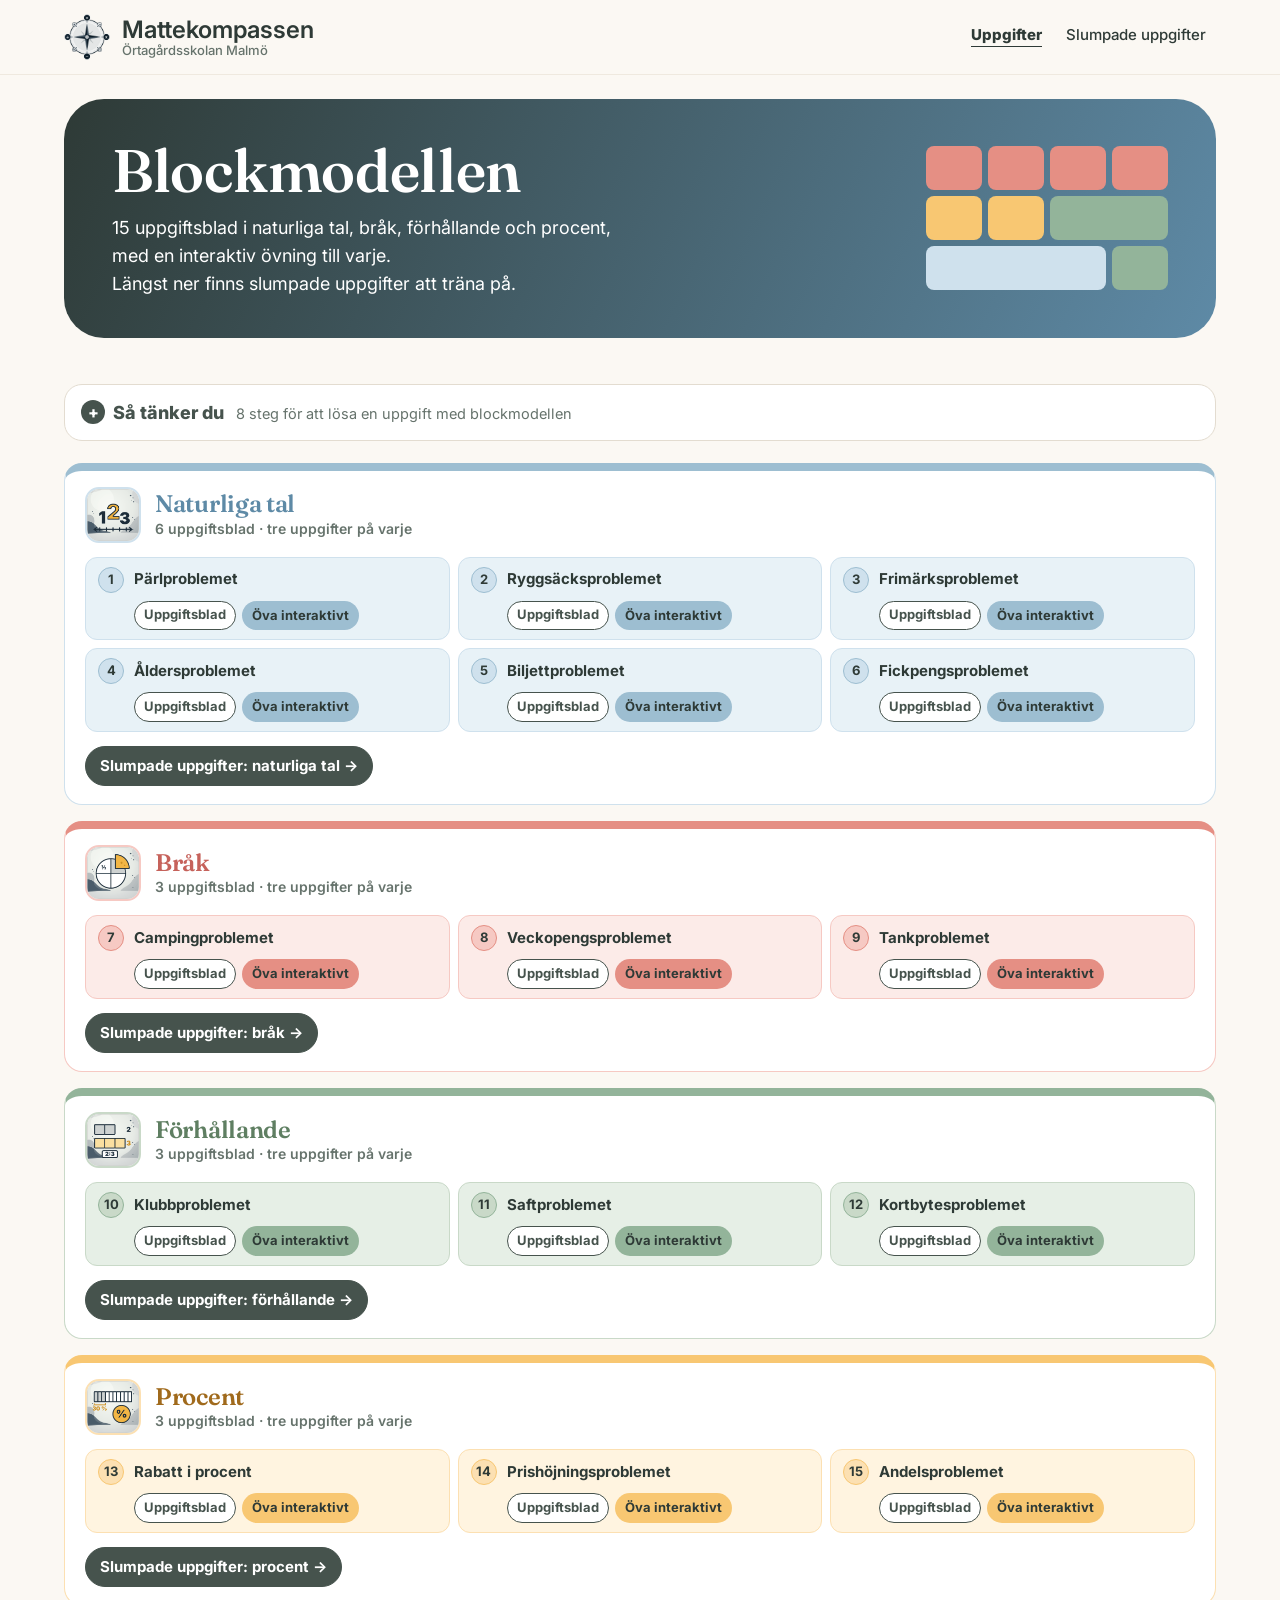
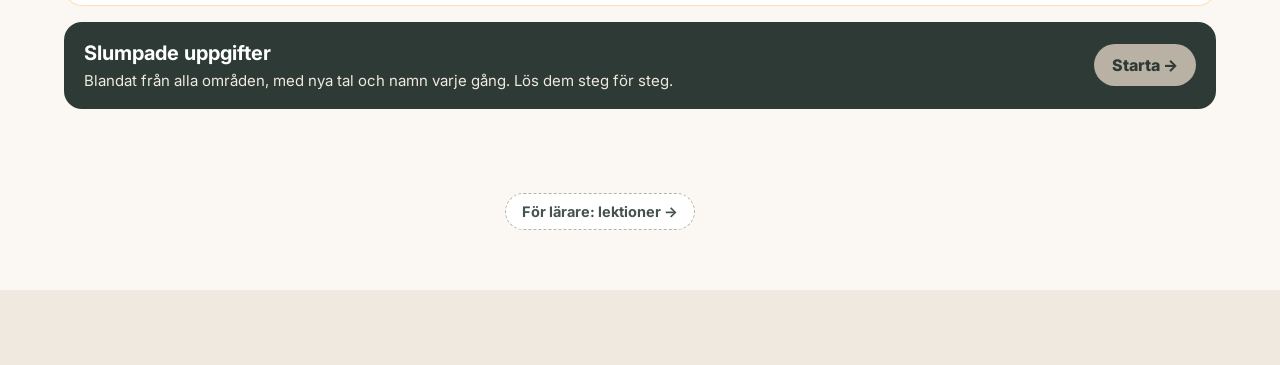
==== index.html @ e8379ae5 "Lärarsida med lösenord och elevsida utan PPT Lärarsidan (larare.html) visar de 15 lektionerna med PP" ====
<!doctype html>
<html lang="sv"><head><meta charset="utf-8"><meta name="viewport" content="width=device-width,initial-scale=1">
<title>Blockmodellen</title>
<meta name="description" content="Problemlösning med blockmodellen: uppgiftsblad och interaktiva övningar.">
<link rel="preconnect" href="https://fonts.googleapis.com"><link rel="preconnect" href="https://fonts.gstatic.com" crossorigin>
<link href="https://fonts.googleapis.com/css2?family=Fraunces:opsz,wght@9..144,600;9..144,700&family=Inter:wght@400;500;600;700;800;900&display=swap" rel="stylesheet">
<link rel="icon" href="bilder/logo.svg?v=202611231630" type="image/svg+xml">
<link rel="stylesheet" href="stil.css?v=202611231630">
<style>:root{--ink:#46534D;--mid:#B9B1A4;--l:#E3DCD0;--vl:#FBF8F3;--w:#FBF8F3;--hi:#B9B1A4;--bg:#FBF8F3;--ram:#E3DCD0;--knapp:#46534D;--t:#FBF8F3;--tram:#E3DCD0}</style>
<style>.logo .bmlogo{flex:none}nav a.on{font-weight:800;text-decoration:underline;text-underline-offset:6px}</style></head><body>
<header><div class="wrap"><a class="logo" href="index.html" aria-label="Mattekompassen, Örtagårdsskolan Malmö"><img src="bilder/kompass.png?v=202611231630" alt="" style="width:46px;height:46px"><span>Mattekompassen<small>Örtagårdsskolan Malmö</small></span></a>
<div class="hoger"><nav aria-label="Huvudmeny"><a href="index.html" class="on">Uppgifter</a><a href="trana.html" class="">Slumpade uppgifter</a></nav></div></div></header>

<style>section.panel.panel{background:linear-gradient(115deg,#EFE9DF,#E3DCD0)!important;box-shadow:inset 0 0 0 2px #B9B1A4!important}section.panel.panel h1{color:#2E3A36!important}section.panel.panel .etikett{color:#46534D!important}section.panel.panel .sti,section.panel.panel .sti a{color:#46534D!important}section.panel.panel p{color:#46534D!important}.kapblock,.ovkort,.np .infobox,.pi-intro div,.pi-info>div{background:linear-gradient(110deg,#FBF8F3,#EFE9DF)!important;border:2px solid #E3DCD0!important;box-shadow:none}.typ,.bg-ruta,.bt-ruta,.bm-steg li,.bm-valj a,.bm-del,.bm-tips li,.pi-omr button,.pisa .enhet,.np .ib4>div,.upg,.r6k,.r6steg div,.r6kap a:not(.forst),.ruta,.kq-lruta{background:#fff!important;border:1.5px solid #E3DCD0!important;border-top:6px solid #2E3A36!important}.kapblock h2,.kapblock h3:first-child,.r6sek,.r6k h3,.typ b,.bm-steg b{color:#46534D}.knapp{background:#46534D!important;color:#fff!important}</style><style>.panel{background:#EFE9DF!important;box-shadow:inset 0 0 0 2px #B9B1A4}.panel .sti,.panel .sti a{color:#66736C}.panel h1{color:var(--ink)}.panel p{color:#46534D;max-width:none}</style><div class="wrap"><section class="panel" style="background:#EFE9DF"><div><h1>Blockmodellen</h1><p>15 uppgiftsblad i naturliga tal, bråk, förhållande och procent,<br class="bryt"> med en interaktiv övning till varje.<br class="bryt"> Längst ner finns slumpade uppgifter att träna på.</p></div><div class="blockrad" aria-hidden="true"><i></i><i></i><i></i><i></i><i></i><i></i><i></i><i></i><i></i><i></i><i></i><i></i><i></i><i></i><i></i><i></i><i></i><i></i><i></i><i></i><i></i><i></i><i></i><i></i></div></section></div><style>
.bm-steg{display:grid;grid-template-columns:repeat(4,minmax(0,1fr));gap:12px;margin:8px 0 12px;padding:0;list-style:none;counter-reset:s}
.bm-steg li{background:#fff;border:1.5px solid #E3DCD0;border-radius:16px;padding:14px 16px;counter-increment:s;font-size:15px;color:#46534D}
.bm-steg li::before{content:counter(s);display:flex;width:30px;height:30px;border-radius:50%;background:#EFE9DF;border:1.5px solid #B9B1A4;align-items:center;justify-content:center;font-weight:800;color:#2E3A36;margin-bottom:8px}
.bm-steg b{display:block;color:#2E3A36;font-size:16px;margin-bottom:2px}
.bm-gang{text-align:center;background:#EFE9DF;border:1.5px solid #E3DCD0;border-radius:999px;padding:9px 16px;margin:0 0 30px;font-weight:700;color:#46534D;font-size:15px}
.bm-del{display:flex;gap:16px;align-items:center;background:#fff;border:1.5px solid #E3DCD0;border-radius:18px;padding:18px 20px;margin-bottom:12px;scroll-margin-top:20px}
.bm-del i{font-style:normal;width:56px;height:56px;border-radius:50%;border:1.5px solid #B9B1A4;box-sizing:border-box;display:flex;align-items:center;justify-content:center;flex:none}
.bm-del h2{margin:0 0 2px;font-size:22px}.bm-del p{margin:0;color:#66736C;font-size:15px}.bm-del>div{flex:1}
.bm-del .snart{flex:none;font-size:13.5px;font-weight:700;color:#46534D;background:#EFE9DF;border-radius:999px;padding:6px 14px}
.bm-lek{display:grid;grid-template-columns:repeat(3,minmax(0,1fr));gap:10px;margin-top:14px}.bm-del>.bm-lek{flex:0 0 100%}.bm-lek a{display:flex;align-items:center;gap:10px;background:#F8F4EE;border:1.5px solid #E3DCD0;border-radius:12px;padding:10px 14px;text-decoration:none;color:#2E3A36;font-weight:700;font-size:15px}.bm-lek a:hover{border-color:#B9B1A4}.bm-lek a span{width:26px;height:26px;border-radius:50%;background:#EFE9DF;border:1.5px solid #B9B1A4;display:flex;align-items:center;justify-content:center;font-size:13px;flex:none}.bm-del.lek{flex-wrap:wrap}@media (max-width:700px){.bm-lek{grid-template-columns:minmax(0,1fr)}}.bm-del>.bm-lek{min-width:0;box-sizing:border-box}.bm-lek .lk{min-width:0;box-sizing:border-box}
.bm-lek .lk{display:flex;align-items:center;gap:10px;background:#F8F4EE;border:1.5px solid #E3DCD0;border-radius:12px;padding:10px 12px;color:#2E3A36;font-weight:700;font-size:15px}.bm-lek .lk>span{width:26px;height:26px;border-radius:50%;background:#EFE9DF;border:1.5px solid #B9B1A4;display:flex;align-items:center;justify-content:center;font-size:13px;flex:none}.bm-lek .lk .lt{flex:1}.bm-lek .lk b{display:flex;gap:6px}.bm-lek .lk b a{padding:5px 10px;border-radius:999px;font-size:13px;background:#2E3A36;color:#fff;border:0}.bm-lek .lk b a.pdf{background:#fff;color:#2E3A36;border:1.5px solid #2E3A36}
.bm-lek .lt{font-style:normal;display:flex;flex-direction:column}.bm-lek .lt small{font-weight:600;color:#66736C;font-size:13px}
@media (max-width:400px){.bm-lek .lk{flex-wrap:wrap}.bm-lek .lk b{flex:1 1 100%;margin-left:36px}}
.bm-del:target{box-shadow:0 0 0 3px #B9B1A4}
.bm-valj{display:grid;grid-template-columns:repeat(5,minmax(0,1fr));gap:12px;margin:8px 0 30px}
.bm-valj a{display:flex;flex-direction:column;gap:10px;background:#fff;border:1.5px solid #E3DCD0;border-radius:16px;padding:16px;text-decoration:none;color:#2E3A36}
.bm-valj a:hover{border-color:#B9B1A4;box-shadow:0 2px 8px rgba(46,58,70,.12)}
.bm-valj i{font-style:normal;width:52px;height:52px;border-radius:50%;border:1.5px solid #B9B1A4;box-sizing:border-box;display:flex;align-items:center;justify-content:center}
.bm-valj b{font-size:17px}.bm-valj small{color:#66736C;font-size:14px;line-height:1.35}.bm-valj em{font-style:normal;margin-top:auto;font-weight:700;color:#46534D;font-size:14px}.bm-valj a{display:grid;grid-template-columns:52px 1fr;column-gap:14px;row-gap:2px;align-items:center}.bm-valj a i{grid-row:1/span 3}.bm-valj a b,.bm-valj a small,.bm-valj a em{grid-column:2;margin:0}
.bm-valj2{grid-template-columns:repeat(2,minmax(0,1fr))}@media (max-width:1000px){.bm-valj{grid-template-columns:1fr 1fr}}@media (max-width:560px){.bm-valj{grid-template-columns:1fr}}
@media (max-width:900px){.bm-steg{grid-template-columns:1fr 1fr}}@media (max-width:560px){.bm-steg{grid-template-columns:1fr}.bm-del{flex-wrap:wrap}.bm-del>div{flex:1 1 calc(100% - 72px)}.bm-del .snart{margin-left:72px}}
</style>
<main><section><div class="wrap"><style>
.bm-slump{display:flex;align-items:center;gap:16px;background:#2E3A36;color:#fff;border-radius:18px;padding:16px 20px;margin:6px 0 24px;text-decoration:none}
.bm-slump:hover{background:#46534D}.bm-slump-t{flex:1;display:flex;flex-direction:column;gap:2px}.bm-slump b{font-size:20px}.bm-slump small{font-size:15px;color:#EFE9DF}
.bm-slump em{font-style:normal;font-weight:800;background:#B9B1A4;color:#2E3A36;border-radius:999px;padding:9px 18px;flex:none}
.bm-tank{background:#fff;border:1.5px solid #E3DCD0;border-radius:18px;margin:0 0 22px}
.bm-tank summary{cursor:pointer;list-style:none;display:flex;align-items:baseline;flex-wrap:wrap;gap:4px 12px;padding:14px 20px 14px 48px;position:relative}
.bm-tank summary::-webkit-details-marker{display:none}
.bm-tank summary::before{content:"+";position:absolute;left:16px;top:15px;width:24px;height:24px;border-radius:50%;background:#46534D;color:#fff;font-weight:800;display:flex;align-items:center;justify-content:center;line-height:1}
.bm-tank[open] summary::before{content:"\2212"}
.bm-tank summary span{font-weight:800;font-size:18px;color:#46534D}.bm-tank summary small{color:#66736C;font-size:14.5px}
.bm-tank .bm-steg{margin:0;padding:0 16px 16px}
@media (max-width:560px){.bm-slump{flex-wrap:wrap;padding:14px 16px}.bm-slump em{width:100%;text-align:center}.bm-tank summary small{display:none}.bm-tank summary::before{top:13px}
.panel{margin-bottom:18px!important;padding:20px 20px!important}.panel h1{font-size:34px!important}.panel p{font-size:16px!important;line-height:1.45!important}.panel p .mer{display:none}section.bm-del.lek>i.eik{width:48px!important;height:48px!important}}
</style><style>
.bm-omr{background:#fff;border:1.5px solid #E3DCD0;border-top:6px solid #2E3A36;border-radius:18px;padding:16px 20px 18px;margin:0 0 16px;scroll-margin-top:16px}
.bm-omr-h{display:flex;align-items:center;gap:14px;margin:0 0 14px}.bm-omr-h img{width:56px;height:56px;flex:none;box-sizing:border-box;border:2px solid #E3DCD0;border-radius:14px;object-fit:cover;background:#FBF8F3}
.bm-omr-h h2{margin:0;font-size:24px}.bm-omr-h small{display:block;color:#66736C;font-size:14px;font-weight:600}
.bm-omr h3{font-family:Inter,sans-serif;margin:14px 0 8px;font-size:13px;font-weight:800;text-transform:uppercase;letter-spacing:.04em;color:#66736C}
.bm-gg{display:grid;grid-template-columns:repeat(3,minmax(0,1fr));gap:8px}
.bm-gg>div{display:flex;flex-wrap:wrap;align-items:center;gap:8px 10px;background:#F8F4EE;border:1.5px solid #E3DCD0;border-radius:12px;padding:9px 12px;min-width:0}
.bm-gg>div>span{width:26px;height:26px;border-radius:50%;background:#EFE9DF;border:1.5px solid #B9B1A4;display:flex;align-items:center;justify-content:center;font-size:13px;font-weight:700;flex:none}
.bm-gg>div>em{flex:1;font-style:normal;font-weight:700;font-size:15px;color:#2E3A36;min-width:0;hyphens:auto;-webkit-hyphens:auto;overflow-wrap:break-word}
.bm-gg>div>b{display:flex;gap:6px;flex:1 1 100%;margin-left:36px}.bm-gg>div>b a{padding:5px 10px;border-radius:999px;font-size:13px;background:#2E3A36;color:#fff;text-decoration:none}.bm-gg>div>b a.pdf{background:#fff;color:#2E3A36;border:1.5px solid #2E3A36;padding:3.5px 9px}.bm-gg>div>b a.ova{background:#B9B1A4;color:#2E3A36;font-weight:700}
.bm-ov{display:flex;flex-wrap:wrap;gap:8px;margin-top:14px}
.bm-ov a{display:inline-flex;align-items:center;gap:6px;text-decoration:none;font-weight:700;font-size:15px;border-radius:999px;padding:8px 14px;background:#F3EEE6;border:1.5px solid #B9B1A4;color:#2E3A36}
.bm-ov a:hover{background:#DDD5C8}.bm-ov a.slump{background:#2E3A36;border-color:#2E3A36;color:#fff}.bm-ov a.slump:hover{background:#46534D}
@media (max-width:900px){.bm-gg{grid-template-columns:1fr 1fr}}@media (max-width:600px){.bm-gg{grid-template-columns:1fr}.bm-omr{padding:14px 14px 16px}.bm-omr-h img{width:48px;height:48px;border-radius:12px}.bm-omr-h h2{font-size:21px}}
</style><details class="bm-tank"><summary><span>Så tänker du</span><small>8 steg för att lösa en uppgift med blockmodellen</small></summary><ol class="bm-steg"><li><b>Läs hela uppgiften</b>Vem eller vad handlar uppgiften om?</li><li><b>Rita blocket</b>Ett block för det hela, eller för den som har minst. Rita de andra utifrån det.</li><li><b>Läs en gång till</b>Skriv in det du vet: talen och delarna som står i texten.</li><li><b>Vad söker vi?</b>Skriv ett ? där svaret ska stå.</li><li><b>Hur delar vi blocket?</b>Dela i lika stora delar. Är bråket eller procenten svår att visa? Dela i mindre delar.</li><li><b>Är det något som stör?</b>En liten extra del, en rabatt eller något som flyttas. Ta bort det och ändra talet.</li><li><b>Hur mycket är en del?</b>Dela talet du vet med antalet delar. Räkna sedan ut det du söker.</li><li><b>Svara och kontrollera</b>Svara med en hel mening. Är svaret rimligt?</li></ol></details><div id="blandade"><section class="bm-omr" id="tal"><div class="bm-omr-h"><img src="bilder/bm-tal.png?v=202611231630" alt=""><div><h2>Naturliga tal</h2><small>6 uppgiftsblad · tre uppgifter på varje</small></div></div><div class="bm-gg"><div><span>1</span><em>Pärlproblemet</em><b><a class="pdf" href="pdf/blandade-02.pdf" target="_blank" rel="noopener">Uppgiftsblad</a><a class="ova" href="ova.html?l=2">Öva interaktivt</a></b></div><div><span>2</span><em>Ryggsäcksproblemet</em><b><a class="pdf" href="pdf/blandade-04.pdf" target="_blank" rel="noopener">Uppgiftsblad</a><a class="ova" href="ova.html?l=4">Öva interaktivt</a></b></div><div><span>3</span><em>Frimärksproblemet</em><b><a class="pdf" href="pdf/blandade-06.pdf" target="_blank" rel="noopener">Uppgiftsblad</a><a class="ova" href="ova.html?l=6">Öva interaktivt</a></b></div><div><span>4</span><em>Åldersproblemet</em><b><a class="pdf" href="pdf/blandade-07.pdf" target="_blank" rel="noopener">Uppgiftsblad</a><a class="ova" href="ova.html?l=7">Öva interaktivt</a></b></div><div><span>5</span><em>Biljettproblemet</em><b><a class="pdf" href="pdf/blandade-08.pdf" target="_blank" rel="noopener">Uppgiftsblad</a><a class="ova" href="ova.html?l=8">Öva interaktivt</a></b></div><div><span>6</span><em>Fickpengsproblemet</em><b><a class="pdf" href="pdf/blandade-11.pdf" target="_blank" rel="noopener">Uppgiftsblad</a><a class="ova" href="ova.html?l=11">Öva interaktivt</a></b></div></div><div class="bm-ov"><a class="slump" href="trana.html?omr=nat">Slumpade uppgifter: naturliga tal →</a></div></section><section class="bm-omr" id="brak"><div class="bm-omr-h"><img src="bilder/bm-brak.png?v=202611231630" alt=""><div><h2>Bråk</h2><small>3 uppgiftsblad · tre uppgifter på varje</small></div></div><div class="bm-gg"><div><span>7</span><em>Campingproblemet</em><b><a class="pdf" href="pdf/blandade-01.pdf" target="_blank" rel="noopener">Uppgiftsblad</a><a class="ova" href="ova.html?l=1">Öva interaktivt</a></b></div><div><span>8</span><em>Veckopengsproblemet</em><b><a class="pdf" href="pdf/blandade-05.pdf" target="_blank" rel="noopener">Uppgiftsblad</a><a class="ova" href="ova.html?l=5">Öva interaktivt</a></b></div><div><span>9</span><em>Tankproblemet</em><b><a class="pdf" href="pdf/blandade-12.pdf" target="_blank" rel="noopener">Uppgiftsblad</a><a class="ova" href="ova.html?l=12">Öva interaktivt</a></b></div></div><div class="bm-ov"><a class="slump" href="trana.html?omr=brak">Slumpade uppgifter: bråk →</a></div></section><section class="bm-omr" id="forhallande"><div class="bm-omr-h"><img src="bilder/bm-forh.png?v=202611231630" alt=""><div><h2>Förhållande</h2><small>3 uppgiftsblad · tre uppgifter på varje</small></div></div><div class="bm-gg"><div><span>10</span><em>Klubbproblemet</em><b><a class="pdf" href="pdf/blandade-09.pdf" target="_blank" rel="noopener">Uppgiftsblad</a><a class="ova" href="ova.html?l=9">Öva interaktivt</a></b></div><div><span>11</span><em>Saftproblemet</em><b><a class="pdf" href="pdf/blandade-13.pdf" target="_blank" rel="noopener">Uppgiftsblad</a><a class="ova" href="ova.html?l=13">Öva interaktivt</a></b></div><div><span>12</span><em>Kortbytesproblemet</em><b><a class="pdf" href="pdf/blandade-14.pdf" target="_blank" rel="noopener">Uppgiftsblad</a><a class="ova" href="ova.html?l=14">Öva interaktivt</a></b></div></div><div class="bm-ov"><a class="slump" href="trana.html?omr=forh">Slumpade uppgifter: förhållande →</a></div></section><section class="bm-omr" id="procent"><div class="bm-omr-h"><img src="bilder/bm-procent.png?v=202611231630" alt=""><div><h2>Procent</h2><small>3 uppgiftsblad · tre uppgifter på varje</small></div></div><div class="bm-gg"><div><span>13</span><em>Rabatt i procent</em><b><a class="pdf" href="pdf/blandade-03.pdf" target="_blank" rel="noopener">Uppgiftsblad</a><a class="ova" href="ova.html?l=3">Öva interaktivt</a></b></div><div><span>14</span><em>Prishöjningsproblemet</em><b><a class="pdf" href="pdf/blandade-10.pdf" target="_blank" rel="noopener">Uppgiftsblad</a><a class="ova" href="ova.html?l=10">Öva interaktivt</a></b></div><div><span>15</span><em>Andelsproblemet</em><b><a class="pdf" href="pdf/blandade-15.pdf" target="_blank" rel="noopener">Uppgiftsblad</a><a class="ova" href="ova.html?l=15">Öva interaktivt</a></b></div></div><div class="bm-ov"><a class="slump" href="trana.html?omr=proc">Slumpade uppgifter: procent →</a></div></section></div><a class="bm-slump" href="trana.html"><span class="bm-slump-t"><b>Slumpade uppgifter</b><small>Blandat från alla områden, med nya tal och namn varje gång. Lös dem steg för steg.</small></span><em>Starta →</em></a></div></section></main><style>.bm-lararlank{display:flex;justify-content:center;margin:0 0 28px}.bm-lararlank a{color:#46534D;font-weight:700;font-size:14.5px;border:1.5px dashed #B9B1A4;border-radius:999px;padding:7px 16px;text-decoration:none;background:#fff}.bm-lararlank a:hover{border-style:solid}</style><div class="wrap bm-lararlank"><a href="larare.html">För lärare: lektioner →</a></div><style>.m6h i.eik{width:60px!important;height:60px!important}.bm-valj i.eik{width:58px!important;height:58px!important}.bm-del>i.eik{width:64px!important;height:64px!important}</style>
<footer><div class="wrap"><b>Blockmodellen – en del av Mattekompassen</b><span><a href="https://mattekompassen.se" style="color:inherit;font-weight:700">Till Mattekompassen: mattekompassen.se →</a></span></div></footer>
</body></html>
---- stil.css ----
body{margin:0;font-family:Inter,system-ui,sans-serif;color:#2E3A36;background:var(--bg);line-height:1.5}
h1,h2,h3,.serif{font-family:Fraunces,Georgia,serif;font-weight:600;letter-spacing:-.3px;line-height:1.15}
.rand{display:flex;height:8px}.rand i{flex:1}
header .wrap{display:flex;align-items:center;justify-content:space-between;gap:16px;padding-top:20px;padding-bottom:20px;flex-wrap:wrap}
.logo{display:flex;align-items:center;gap:12px;text-decoration:none;font-family:Fraunces,Georgia,serif;font-weight:600;font-size:24px;line-height:1.15}
.logo img{width:50px;height:50px}
.logo small{display:block;font-family:Inter,sans-serif;font-weight:500;font-size:13px;color:#66736C}
nav{display:flex;gap:6px;background:#fff8;padding:6px;border-radius:999px;border:1px solid #0000000f}
nav a{display:flex;align-items:center;gap:8px;padding:9px 18px;border-radius:999px;font-weight:600;font-size:15px;text-decoration:none;color:#2E3A36}
nav a i{width:10px;height:10px;border-radius:50%;flex:none}nav a:hover{background:#fff}nav a.on{color:#fff}nav a.on i{background:#fff!important}
.panel{position:relative;overflow:hidden;display:flex;align-items:center;gap:44px;border-radius:40px;padding:40px 48px;margin:4px 0 40px}
.panel>*{position:relative;z-index:1}.panel .cirk{position:absolute;border-radius:50%;z-index:0}
.panel .c1{width:340px;height:340px;right:-90px;top:-120px}.panel .c2{width:180px;height:180px;right:160px;bottom:-110px}
.bage{width:200px;height:240px;flex:none;border-radius:120px 120px 30px 30px;display:flex;align-items:center;justify-content:center;font-family:Fraunces,Georgia,serif;font-weight:700;font-size:160px;line-height:1;color:#2E3A36}
.panel .bild{width:130px;flex:none;filter:drop-shadow(0 6px 14px #0002)}
.sti{font-size:14px;font-weight:600;margin-bottom:12px;color:#46534D}.sti a{text-decoration:none}.sti a:hover{text-decoration:underline}
.panel h1{font-size:clamp(34px,5vw,60px);line-height:1.05;margin:0}
.etikett{font-weight:700;letter-spacing:2px;text-transform:uppercase;font-size:15px;margin:10px 0 0;color:var(--ink)}
.panel p{font-size:18px;line-height:1.55;margin:12px 0 0;max-width:600px}
.start{display:grid;grid-template-columns:1fr auto;align-items:center;gap:30px;padding:4px 0 26px}
.start .lbl{display:inline-block;background:#fff9;border-radius:999px;padding:6px 14px;font-weight:600;font-size:13px;color:#46534D;margin-bottom:14px}
.start h1{font-size:clamp(38px,4.6vw,56px);line-height:1.05;margin:0}.start h1 em{font-style:italic;color:#C6625B}
.start p{font-size:18px;line-height:1.55;color:#46534D;max-width:520px;margin:14px 0 0}
.ros{width:110px;margin-left:auto;filter:drop-shadow(0 10px 20px #0002)}
.ak{display:grid;grid-template-columns:repeat(3,1fr);gap:26px}
.ak a{display:block;border-radius:220px 220px 34px 34px;padding:34px 30px 30px;text-decoration:none;color:#2E3A36;transition:transform .15s}
.ak a:hover{transform:translateY(-5px)}
.ak .sol{width:190px;height:190px;border-radius:50%;margin:0 auto 18px;display:flex;align-items:center;justify-content:center;font-family:Fraunces,Georgia,serif;font-weight:700;font-size:130px;line-height:1}
.ak h3{font-size:30px;text-align:center;margin:0}.ak .bok{text-align:center;font-weight:600;font-size:15px;margin:4px 0 22px;letter-spacing:1.5px;text-transform:uppercase}
.ak ul{list-style:none;padding:0;margin:0 0 22px;display:flex;flex-wrap:wrap;gap:8px;justify-content:center}
.alla{display:flex;align-items:center;gap:18px;flex-wrap:wrap;margin-top:18px;background:#EFE9DF;border-radius:24px;padding:16px 24px}.alla b{font-family:Fraunces,Georgia,serif;font-weight:600;font-size:19px}
.alla ul{list-style:none;padding:0;margin:0;display:flex;flex-wrap:wrap;gap:8px}.alla li{background:#fff9;border-radius:999px;padding:6px 13px;font-size:14px;font-weight:600;color:#46534D}
.ak .gaa{display:block;text-align:center;color:#fff;border-radius:999px;padding:14px;font-weight:700;font-size:17px}
.rubrik{display:flex;align-items:baseline;gap:16px;flex-wrap:wrap;margin:64px 0 22px}.rubrik h2{font-size:38px;margin:0;color:#2E3A36}.rubrik span{color:#46534D;font-size:17px}
.veta{display:grid;grid-template-columns:repeat(4,1fr);background:#EFE9DF;border-radius:30px;padding:10px}
.veta a{display:block;padding:26px 24px;border-radius:24px;text-decoration:none;color:#2E3A36;transition:background .15s}
.veta a:hover{background:#ffffff55}.veta a+a{border-left:1.5px dashed #E3DCD0}
.pebble{display:flex;align-items:center;justify-content:center;flex:none;width:64px;height:64px;margin-bottom:18px;border-radius:58% 42% 55% 45%/48% 58% 42% 52%}
.veta h3{font-size:22px;margin:0 0 8px}.veta p{margin:0;color:#46534D;font-size:15.5px;line-height:1.5}.veta b{display:inline-block;margin-top:14px;font-size:15px}
.grupp{display:grid;grid-template-columns:1fr;gap:16px;margin-bottom:42px;align-items:start}
.grupp>div:first-child{display:flex;align-items:baseline;gap:6px 14px;flex-wrap:wrap}
.grupp .nr{font-family:Fraunces,Georgia,serif;font-size:15px;font-weight:600;letter-spacing:1px;color:var(--ink)}
.grupp h2{font-size:32px;margin:0;color:#2E3A36}.grupp .g{color:#46534D;font-size:16px;line-height:1.45;margin:0}
.rad3{display:grid;grid-template-columns:repeat(3,1fr);gap:16px}.rad4{grid-template-columns:repeat(4,1fr)}@media(max-width:1000px){.rad4{grid-template-columns:repeat(2,1fr)}}
.t{display:flex;flex-direction:column;gap:12px;border-radius:26px;padding:20px 22px 20px;min-height:182px;position:relative;text-decoration:none;color:#2E3A36;background:var(--vl);box-shadow:inset 0 0 0 2px var(--ram);transition:transform .15s}
.t:hover{transform:translateY(-4px)}.t img{width:104px;height:104px;filter:drop-shadow(0 4px 10px #0001)}
.t h3{font-size:22px;margin:0}.t p{margin:0;font-size:15px;line-height:1.45;color:#46534D}
.t .pil{position:absolute;right:20px;top:22px;width:38px;height:38px;border-radius:50%;display:flex;align-items:center;justify-content:center;font-weight:700;background:#fff9;color:var(--ink)}
.t .las-ikon{display:inline-block;margin-top:-6px;font-size:12px;font-weight:600;opacity:.65}.t .tagg{align-self:flex-start;margin-top:auto;font-size:12.5px;font-weight:600;color:var(--ink);background:#fff9;border-radius:999px;padding:4px 11px;text-transform:none;letter-spacing:0;white-space:nowrap}
footer{margin-top:60px;background:var(--vl)}footer .wrap{display:flex;justify-content:space-between;gap:20px;flex-wrap:wrap;padding-top:26px;padding-bottom:26px;font-size:14px;color:#46534D}
footer .wrap>span{text-align:right;line-height:1.6}footer a.mejl{color:inherit;font-weight:600}
@media (max-width:800px){footer .wrap>span{text-align:left}}

*{box-sizing:border-box}
a{color:inherit}
img{max-width:100%;display:block}
.wrap{max-width:1200px;margin:0 auto;padding:0 24px}
main section{padding:6px 0 60px}
h2{font-size:clamp(24px,3vw,32px);margin:0 0 4px;color:var(--ink)}
p.sub{color:#46534D;font-size:17px;margin:0 0 22px}
.center{text-align:center}
.pl h2{font-size:26px;margin:36px 0 12px;color:var(--ink)}.pl p.ingress{font-size:18px;max-width:760px;line-height:1.6}
.niva{display:grid;grid-template-columns:repeat(auto-fit,minmax(230px,1fr));gap:14px;max-width:960px}
.niva div,.strat div{background:#fff8;border:2px solid var(--l);border-radius:18px;padding:18px 20px}.niva b{display:inline-block;background:var(--ink);color:#fff;border-radius:999px;padding:3px 12px;font-size:14px;margin-bottom:8px}.niva p,.strat p{margin:6px 0 0;line-height:1.5}
.strat{display:grid;grid-template-columns:repeat(auto-fit,minmax(260px,1fr));gap:14px;max-width:960px}.strat h3{margin:0;font-size:18px}
.arlank{display:grid;grid-template-columns:repeat(auto-fit,minmax(220px,1fr));gap:16px;max-width:960px}.arlank a{display:block;border-radius:20px;padding:22px 24px;color:#fff;text-decoration:none;font-weight:800;font-size:22px}.arlank a small{display:block;font-weight:500;font-size:15px;opacity:.9;margin-top:4px}
.omlank{display:inline-block;margin:0 0 20px;font-weight:700;color:var(--ink)}
.ovlank{display:flex;align-items:center;gap:20px;flex-wrap:wrap;background:var(--l);border-radius:24px;padding:22px 26px;margin:0 0 22px;max-width:860px;text-decoration:none;color:#2E3A36;box-shadow:0 6px 18px #0000001a;transition:transform .15s}
.ovlank:hover{transform:translateY(-3px)}
.ovlank .ovik{font-size:36px;width:64px;height:64px;border-radius:18px;background:var(--w);display:flex;align-items:center;justify-content:center;flex:none}
.ovlank .ovtxt{flex:1 1 260px;font-size:16px;line-height:1.5}.ovlank .ovtxt b{display:block;font-family:Fraunces,Georgia,serif;font-size:22px;margin-bottom:4px}
.ovlank .ovknapp{background:var(--ink);color:#fff;font-weight:700;font-size:16px;border-radius:999px;padding:12px 22px;white-space:nowrap}
.ruta{background:var(--vl);border:2px solid var(--l);border-radius:24px;padding:28px 32px;max-width:800px}
.ruta h3{margin:0 0 6px;color:var(--ink)}
.kap{background:var(--vl);border:2px solid var(--l);border-radius:20px;margin:0 0 14px;max-width:860px}
.kap summary{cursor:pointer;padding:16px 24px;font-weight:700;font-size:19px;color:var(--ink);list-style:none;display:flex;justify-content:space-between;align-items:center}
.kap summary::-webkit-details-marker{display:none}
.kap summary::after{content:'+';font-size:26px;line-height:1}.kap[open] summary::after{content:'–'}.kap.tom summary{cursor:default;opacity:.7}.kap.tom summary::after{content:''}
.kap summary small{font-weight:500;opacity:.7;font-size:15px;margin-left:8px}
.lankar{display:grid;grid-template-columns:repeat(auto-fill,minmax(250px,1fr));gap:10px;padding:0 24px 20px}
.lankar a{display:block;background:var(--w);border:1.5px solid var(--l);border-radius:12px;padding:11px 14px;text-decoration:none;color:var(--ink);font-weight:600}
.lankar a.sprak{display:flex;align-items:center;gap:10px}.lankar a.sprak img{width:24px;height:18px;border-radius:3px;object-fit:cover;box-shadow:0 0 0 1px rgba(0,0,0,.12)}
.lankar a:hover{border-color:var(--mid)}
.lankar .rad{display:flex;gap:6px}.lankar .rad>a:first-child,.lankar .rad>span{flex:1;display:block;background:var(--w);border:1.5px solid var(--l);border-radius:12px;padding:11px 14px;color:var(--ink);font-weight:600}.lankar .rad>span{opacity:.75}.lankar .rad b{color:var(--mid);margin-right:6px}
.lankar .snart{display:block;border:1.5px dashed var(--l);border-radius:12px;padding:11px 14px;color:var(--ink);font-weight:600;opacity:.65}.lankar .snart small{font-weight:500;margin-left:6px}
.lankar a.pl{background:color-mix(in srgb,var(--tram) 70%,#fff);border-color:var(--tram)}.lankar a.pl:hover{border-color:var(--ink)}.lankar .snart.pl{background:color-mix(in srgb,var(--tram) 30%,#fff);border-color:var(--tram)}
.lankar:has(a.mal){grid-template-columns:repeat(auto-fill,minmax(min(420px,100%),1fr))}.lankar .rad{min-width:0}.lankar .rad>a:first-child{min-width:0}.lankar a.mal{flex:none;display:flex;align-items:center;background:var(--ink);border-color:var(--ink);color:#fff;font-size:14px;padding:0 12px;white-space:nowrap}@media (max-width:520px){.lankar a.mal{font-size:13px;padding:0 9px}}.lankar a.mal:hover{opacity:.85}@media (max-width:620px){.lankar .rad:has(a.mal~a.mal~a.mal){flex-wrap:wrap}.lankar .rad:has(a.mal~a.mal~a.mal)>:first-child{flex:1 1 100%}.lankar .rad:has(a.mal~a.mal~a.mal)>a.mal{flex:1 1 0;justify-content:center;min-height:38px}}
.ovgrid{display:grid;grid-template-columns:repeat(auto-fill,minmax(min(330px,100%),1fr));gap:16px;max-width:1150px}
.ovkort{background:var(--vl);border:2px solid var(--l);border-radius:22px;padding:18px 18px 10px}
.ovkort h3{margin:0 0 12px;font-size:21px;color:var(--ink)}
.ovrad{display:flex;gap:6px;margin-bottom:8px}
.ovrad a.upg{flex:1;display:flex;align-items:center;gap:10px;background:var(--w);border:1.5px solid var(--l);border-radius:12px;padding:8px 12px;text-decoration:none;color:var(--ink);font-weight:700;font-size:15.5px;line-height:1.3}
.ovrad a.upg:hover{border-color:var(--mid)}
.ovrad .bok{flex:none;width:30px;height:30px;border-radius:9px;background:var(--ink);color:#fff;display:flex;align-items:center;justify-content:center;font-weight:800}
.ovrad small{display:block;font-weight:500;font-size:13px;opacity:.75}
.ovrad a.facit{flex:none;display:flex;align-items:center;background:var(--knapp,var(--ink));color:#fff;border-radius:12px;padding:0 12px;font-weight:700;font-size:14px;text-decoration:none}
.ovrad a.facit:hover{opacity:.85}
.ovrad.gg{flex-wrap:wrap}.ovrad.gg a.upg{flex:1 1 100%}.ovrad.gg a.facit{flex:1;justify-content:center;padding:8px 12px}
.lankar.ovp{grid-template-columns:repeat(auto-fill,minmax(min(330px,100%),1fr))}
.lankar .ovinfo{display:block;font-weight:500;font-size:14px;opacity:.7;margin-top:2px}.lankar a b{color:var(--mid);margin-right:6px}
.las form{display:flex;gap:10px;flex-wrap:wrap}.las input{font:inherit;font-size:18px;padding:10px 14px;border:2px solid var(--l);border-radius:14px;flex:1 1 200px;min-width:0;max-width:320px}.las input:focus{outline:3px solid var(--mid);outline-offset:1px}.las button{font:inherit;font-weight:700;font-size:17px;cursor:pointer;border:0;border-radius:14px;background:var(--ink);color:#fff;padding:12px 24px}.lasfel{min-height:24px;margin:10px 0 0;color:#C6625B;font-weight:600}
.knapp{display:inline-block;margin-top:24px;padding:14px 26px;border-radius:999px;background:var(--ink);color:#fff;text-decoration:none;font-weight:700}

.valj{display:grid;grid-template-columns:repeat(auto-fill,minmax(240px,1fr));gap:12px;max-width:860px}
.valj button,.knapp2,#trana form button{font:inherit;cursor:pointer;border:0;border-radius:14px}
.valj button{background:var(--vl);border:2px solid var(--l);padding:16px 18px;text-align:left;font-weight:700;color:var(--ink);font-size:17px;transition:transform .15s}
.valj button:hover{transform:translateY(-3px);border-color:var(--mid)}.valj button b{display:block;color:var(--mid);font-size:14px}
.ingress{font-size:18px;max-width:760px}
.kort-t{background:var(--vl);border:2px solid var(--l);border-radius:24px;padding:24px 28px;max-width:700px}
.topp{display:flex;justify-content:space-between;gap:12px;flex-wrap:wrap;font-weight:700;color:var(--ink);font-size:15px}
.bar{height:10px;background:#fff;border-radius:99px;margin:12px 0 4px;overflow:hidden}.bar i{display:block;height:100%;background:var(--mid);border-radius:99px;transition:width .3s}
.fraga{font-size:clamp(24px,4vw,34px);font-weight:800;color:var(--ink);margin:18px 0}
#trana form{display:flex;gap:10px;flex-wrap:wrap}
#trana .tecken{display:flex;gap:8px;align-items:center;margin-top:10px}#trana .tecken button{font:inherit;font-size:24px;font-weight:800;width:56px;height:48px;border:2px solid var(--l);border-radius:12px;background:#fff;color:var(--ink,#2E3A36);cursor:pointer}#trana .tecken button:active{background:var(--l)}#trana .tecken span{font-size:15px;color:#66736C;margin-left:4px}
#trana input{font:inherit;font-size:22px;padding:10px 14px;border:2px solid var(--l);border-radius:14px;width:220px;max-width:100%}
#trana input:focus{outline:3px solid var(--mid);outline-offset:1px}
#trana form button,.knapp2{background:var(--ink);color:#fff;font-weight:700;padding:12px 24px;font-size:18px}
.knapp2.sek{background:#fff;color:var(--ink);border:2px solid var(--ink)}
.fb{min-height:28px;font-size:17px;margin:14px 0 6px}.fb.ok{color:#46534D;font-weight:800;font-size:22px}.fb.nej{color:#C6625B}.fb.tipsrad{color:#46534D}
.lank{background:none;border:0;font:inherit;color:var(--ink);font-weight:700;text-decoration:underline;cursor:pointer;padding:0}
.fb .lank{margin-left:8px}
.match{display:grid;grid-template-columns:1fr 1.6fr;gap:12px;margin-top:8px}.match>div{display:flex;flex-direction:column;gap:10px}
.mb{font:inherit;font-size:16px;text-align:left;background:#fff;border:2px solid var(--l);border-radius:12px;padding:12px 14px;cursor:pointer;color:#2E3A36;transition:transform .1s,background .2s}
.match>div:first-child .mb{font-weight:700;color:var(--ink)}
.mb:hover{border-color:var(--mid)}.mb.vald{border-color:var(--ink);background:var(--l);transform:scale(1.02)}
.mb.par{background:#EFE9DF;border-color:#46534D;color:#46534D;cursor:default;opacity:.75}.mb.fel{background:#F2E2DA;border-color:#66736C;animation:skak .3s}
@keyframes skak{25%{transform:translateX(-5px)}75%{transform:translateX(5px)}}
.valj button.spec{background:var(--ink);color:#fff;border-color:var(--ink)}.valj button.spec b{color:var(--hi)}
.match-kort{max-width:860px}.match>div{min-width:0}.mb{overflow-wrap:anywhere}
.typer{display:grid;grid-template-columns:repeat(5,1fr);gap:12px;max-width:1150px}@media (max-width:1000px){.typer{grid-template-columns:1fr 1fr}}
.typ{display:block;background:var(--ink);border-radius:16px;padding:20px 24px;text-decoration:none;color:#fff;font-weight:700;font-size:19px;transition:transform .15s}
.typ:hover{transform:translateY(-3px)}.kapblock{margin-bottom:22px;background:var(--vl);border:2px solid var(--ram);border-radius:22px;padding:20px 24px 24px;max-width:1150px}.kapblock h2{margin:0 0 14px}.exempel{background:#fff;border:2px solid var(--l);border-radius:18px;padding:22px;margin:16px 0 4px;text-align:center;font-size:clamp(28px,5vw,42px);font-weight:800;color:#2E3A36}.exempel mark{white-space:nowrap;background:#EFE9DF;color:inherit;border-radius:8px;padding:0 6px;box-shadow:inset 0 -5px #E3DCD0}.exempel .fig{max-width:100%;height:auto;display:inline-block}.exempel .tab{margin:0 auto;font-size:24px}.br{display:inline-flex;flex-direction:column;vertical-align:middle;text-align:center;line-height:1.15;margin:0 4px}.br>span+span{border-top:3px solid currentColor}.fraga.liten{font-size:22px;margin:12px 0}.fraga.mening{font-size:clamp(22px,3.4vw,30px);line-height:1.6}.hj{color:#66736C;margin:6px 0 10px}.ordbank{display:flex;flex-wrap:wrap;gap:10px}.ordk{font:inherit;font-size:20px;font-weight:700;padding:10px 18px;border-radius:12px;background:#fff;border:2px solid var(--l);color:var(--ink);cursor:grab;touch-action:manipulation}.ordk:hover{border-color:var(--mid)}.ordk.fel{background:#F2E2DA;border-color:#66736C;opacity:.55;text-decoration:line-through}.ordk.par{background:#EFE9DF;border-color:#46534D}.lucka.drop{min-width:150px;min-height:1.3em;vertical-align:bottom;border-bottom-style:dashed;background:#ffffff80;border-radius:6px 6px 0 0}.lucka.drop.over{background:#fff}.lucka.fylld{border-bottom-style:solid}.tab{border-collapse:collapse;margin:14px 0;font-size:17px;font-weight:600}.tab th,.tab td{border:1.5px solid var(--l);padding:6px 12px;text-align:center;background:#fff}.tab th{background:var(--l)}.typ b{display:block;color:var(--hi);font-size:14px;font-weight:600}
a.knapp2{text-decoration:none;display:inline-block}
.alt{display:grid;grid-template-columns:1fr 1fr;gap:10px;max-width:620px}.alt .mb{font-size:19px;font-weight:700;color:var(--ink);text-align:center;padding:14px}
.mb.kvar{animation:none;opacity:1}.forkl{color:#2E3A36;font-weight:500;font-size:16px}.fb.ok .forkl{display:block;margin-top:4px}
.lucka{display:inline-block;min-width:80px;border-bottom:4px solid var(--mid);color:var(--mid);text-align:center;padding:0 8px}.lucka.fylld{color:#46534D;border-color:#46534D}
.sr{position:absolute;left:-9999px}
@media (max-width:800px){
 header .wrap{padding-top:14px;padding-bottom:12px}nav{width:100%;justify-content:space-between}nav a{padding:8px 10px;font-size:14px;gap:5px;white-space:nowrap}nav{gap:2px;padding:4px}
 .panel{flex-direction:column;align-items:flex-start;gap:20px;padding:26px 22px;border-radius:28px}
 .bage{width:96px;height:116px;font-size:80px;border-radius:60px 60px 18px 18px}.panel .bild{width:84px}
 .start{grid-template-columns:1fr auto;align-items:start;gap:10px;padding-top:6px}.ros{width:72px;margin:44px 0 0}
 .ak{grid-template-columns:1fr}.veta{grid-template-columns:1fr}.veta a+a{border-left:0;border-top:1.5px dashed #E3DCD0}
 .grupp{grid-template-columns:1fr;gap:14px}.rad3{grid-template-columns:1fr}.t{min-height:0;display:grid;grid-template-columns:72px 1fr;column-gap:16px;row-gap:2px;padding-right:60px}.t img{width:72px;height:72px;grid-row:span 3}.t .las-ikon{position:static;grid-column:2}.t .tagg{grid-column:2;justify-self:start;margin-top:6px}
 .ak a{padding:24px 22px 22px}.ak .sol{width:120px;height:120px;font-size:84px;margin-bottom:12px}.ak h3{font-size:26px}
 .kort-t{padding:18px 14px}.match{gap:8px}.mb{font-size:14px;padding:10px}
}

/* --- Bokomslagens färger (förslag) --- */
body{background:#F8F4EE}
main.hem{background:radial-gradient(600px 420px at -5% 20%,#58A73E22,transparent 70%),radial-gradient(520px 420px at 105% 15%,#D9483B1C,transparent 70%),radial-gradient(500px 300px at 50% 0%,#1A86B014,transparent 70%)}
header{background:#FBF8F3;border-bottom:1px solid #EFE9DF}.rand{display:none}
header .wrap{padding-top:14px;padding-bottom:14px}
.logo{font-family:Inter,sans-serif;font-weight:600;font-size:24px;color:#2E3A36}.logo img{width:50px;height:50px;background:none;box-shadow:none}.logo small{font-weight:500}
nav{background:none;border:0;padding:0;gap:4px}
nav a{border-radius:0;padding:8px 10px;border-bottom:3px solid transparent;font-weight:500;color:#2E3A36}nav a:hover{background:none;color:#000}
nav a.on{color:#2E3A36;font-weight:700;background:none!important}
.topprubrik{display:flex;align-items:center;justify-content:center;gap:22px;text-align:center;padding:34px 0 30px}
.topprubrik img{width:96px}.topprubrik h1{font-family:Inter,sans-serif;font-weight:800;font-size:clamp(38px,5.4vw,64px);letter-spacing:-1.5px;margin:0;color:#2E3A36;line-height:1}
.topprubrik p{margin:8px 0 0;font-size:21px;color:#46534D;text-align:left}
.topprubrik div{text-align:left}
.kkrad{display:grid;grid-template-columns:repeat(3,1fr);gap:26px}.kkrad.fyra{grid-template-columns:repeat(2,1fr)}@media (max-width:800px){.kkrad.fyra{grid-template-columns:1fr}}.ak2.bred .nr b{font-size:50px;letter-spacing:-1px;white-space:nowrap;padding:28px 0 14px}.ak2.bred .nr small{font-size:15px}
.kk{display:block;border-radius:22px;overflow:hidden;text-decoration:none;box-shadow:0 10px 30px #1E2B3A1f;transition:transform .15s}.kk:hover{transform:translateY(-5px)}
.kk .topp{height:210px;position:relative;overflow:hidden}
.motiv-k{position:absolute;inset:14px 18px;width:calc(100% - 36px);height:calc(100% - 28px);opacity:.95}
.kk .kropp{padding:22px 26px 26px;text-align:center}
.kk h3{font-family:Inter,sans-serif;font-weight:800;font-size:32px;margin:0 0 8px;letter-spacing:-.5px}
.kk p{margin:0 0 20px;color:#46534D;font-size:17px;line-height:1.45;min-height:50px}
.kk .gaa{display:inline-block;color:#fff;border-radius:999px;padding:13px 34px;font-weight:700;font-size:18px}
.infor{display:grid;grid-template-columns:repeat(4,1fr);margin-top:44px;border-top:1.5px solid #EFE9DF;padding-top:26px}
.infor a{display:flex;gap:16px;align-items:flex-start;padding:4px 20px;text-decoration:none;color:#2E3A36}.infor a+a{border-left:1.5px solid #EFE9DF}
.infor .rik{width:62px;height:62px;border-radius:50%;background:#F8F4EE;display:flex;align-items:center;justify-content:center;flex:none}
.infor b{display:block;font-size:17px;margin-bottom:4px}.infor small{display:block;color:#66736C;font-size:14.5px;line-height:1.45}
.panel.farg{color:#fff}.panel.farg .sti,.panel.farg .sti a{color:#ffffffd9}.panel.farg .etikett{color:#ffffffcc}.panel.farg h1{font-family:Inter,sans-serif;font-weight:800;letter-spacing:-1px}
.panel .motiv{position:absolute;right:24px;top:22px;height:calc(100% - 44px);max-width:26%;width:auto;opacity:.35;z-index:0}.panel.farg>div{position:relative;z-index:1}.panel.farg p{max-width:440px}
.panel.farg .bage{background:#ffffff2e;color:#fff;font-family:Inter,sans-serif;font-weight:800;border:3px solid #ffffff66}
.grupp h2,.t h3{font-family:Inter,sans-serif;font-weight:800;letter-spacing:-.4px}
.t{background:var(--t,var(--w));box-shadow:inset 0 0 0 2px var(--tram,var(--ram)),0 6px 16px #1E2B3A0d}
footer{background:#2E3A36;color:#EFE9DF}footer .wrap{color:#EFE9DF}
@media (max-width:1000px){nav{width:100%;overflow-x:auto;flex-wrap:nowrap}nav a{white-space:nowrap}}
@media (max-width:800px){.kkrad{grid-template-columns:1fr}.infor{grid-template-columns:1fr 1fr;row-gap:20px}.infor a:nth-child(3){border-left:0}
 .topprubrik{gap:14px;padding:18px 0}.topprubrik img{width:64px}.topprubrik p{font-size:16px}.kk .topp{height:150px}.panel .motiv{display:none}}
@media (max-width:560px){.infor{grid-template-columns:1fr}.infor a{border-left:0!important;padding:4px 0}.infor a+a{border-top:1.5px solid #EFE9DF;padding-top:16px}nav{max-width:100%;min-width:0}header .wrap{min-width:0;max-width:100%}nav a{flex:none}}
.infor{gap:14px;border-top:0!important;padding-top:0!important}.infor a{background:#F8F4EE;border-radius:18px;padding:18px 20px!important;border:2px solid #E3DCD0!important;box-shadow:0 2px 6px #1E2B3A0d;transition:background .15s}.infor a:hover{background:#EFE9DF}
.ak2{position:relative;display:flex;flex-direction:column;border:2px solid;border-radius:22px;overflow:hidden;text-decoration:none;box-shadow:0 8px 24px #1E2B3A14;transition:transform .15s}.ak2:hover{transform:translateY(-4px)}
.ak2 .blob{position:absolute;border-radius:50%;z-index:0}.ak2 .b1{width:190px;height:150px;right:-50px;bottom:10px;opacity:.7}.ak2 .b2{width:150px;height:120px;left:-40px;bottom:-30px;opacity:.8}
.ak2 .prick{position:absolute;border-radius:50%;background:var(--d);opacity:.35;z-index:0}.ak2 .p1{width:9px;height:9px;right:26px;top:22px}.ak2 .p2{width:6px;height:6px;right:16px;top:44px;background:var(--m);opacity:.6}
.ak2 .inne{position:relative;z-index:1;display:flex;gap:18px;align-items:center;padding:24px 22px 22px;flex:1}
.ak2 .nr{position:relative;width:110px;flex:none;text-align:center}.ak2 .sol{position:absolute;left:-6px;top:-6px;width:118px;height:118px;border-radius:50%;background:#ffffff8c;z-index:-1}
.ak2 .nr b{display:block;font-family:Inter,sans-serif;font-weight:900;font-size:104px;line-height:1;letter-spacing:-3px}.ak2 .nr small{display:block;font-weight:800;font-size:20px;margin-top:8px}
.ak2 h3{font-family:Inter,sans-serif;font-weight:800;font-size:24px;margin:0 0 8px}
.ak2 ul{list-style:none;margin:0 0 6px;padding:0}.ak2 li{display:flex;align-items:center;gap:8px;font-weight:600;font-size:16px;color:#2E3A36;margin:5px 0}.ak2 li svg{width:18px;height:18px;flex:none;fill:var(--m)}
.ak2 em{font-weight:700;font-size:15px;opacity:.85}
.ak2 .gaa{position:relative;z-index:1;display:block;text-align:center;color:#fff;padding:14px;font-weight:700;font-size:17px}
@media (max-width:560px){.topprubrik h1{font-size:34px!important}.topprubrik p{font-size:15px!important}.topprubrik img{width:56px!important}.ak2 .inne{gap:12px;padding:20px 16px 18px}.ak2 .nr{width:92px}.ak2 .nr b{font-size:86px}.ak2 .sol{width:100px;height:100px}}
@media (max-width:1100px) and (min-width:801px){.ak2 .nr{width:84px}.ak2 .nr b{font-size:80px}.ak2 .sol{width:92px;height:92px}.ak2 h3{font-size:20px}.ak2 li{font-size:14.5px}}
.panel.farg{min-height:240px;box-shadow:0 10px 28px #1E2B3A26;border-radius:26px}
.panel .vag{position:absolute!important;inset:0;width:100%;height:100%;z-index:0!important}
.panel .prick{position:absolute!important;fill:#fff;opacity:.35;z-index:0!important}.panel .pr1{left:18px;bottom:16px}.panel .pr2{right:20px;top:16px}
.panel.farg .motiv{position:absolute!important;right:50px;top:50%;transform:translateY(-50%);height:82%;max-width:46%;width:auto;opacity:.45;z-index:0!important;filter:drop-shadow(0 2px 6px #0002)}
.panel.farg h1{font-family:Fraunces,Georgia,serif;font-weight:700;letter-spacing:0;font-size:clamp(32px,4.4vw,54px)}.panel.farg>div{max-width:50%}.panel.farg .etikett{letter-spacing:3px;font-weight:800}.panel.farg p{max-width:520px}
@media (max-width:800px){.panel.farg>div{max-width:100%}.panel.farg .motiv{display:block;opacity:.22;right:-40px;height:70%;max-width:70%}}
.panel .formler{position:absolute!important;inset:0;width:100%;height:100%;opacity:.28;z-index:0!important}
.nrc{width:150px;height:150px;flex:none;border-radius:50%;background:#fffffff2;display:flex;align-items:center;justify-content:center;font:900 96px/1 Inter,sans-serif;letter-spacing:-3px;box-shadow:0 0 0 12px #ffffff33,0 8px 24px #0003}
@media (max-width:800px){.nrc{width:92px;height:92px;font-size:58px;box-shadow:0 0 0 8px #ffffff33}.panel .formler{opacity:.18}}
.knapp.pil{width:56px;height:56px;padding:0;border-radius:50%;display:inline-flex;align-items:center;justify-content:center;font-size:26px;line-height:1}

.hoger{display:flex;align-items:center;gap:14px;min-width:0}
.am{position:relative}.am summary{list-style:none;cursor:pointer;display:flex;align-items:center;gap:8px;padding:9px 16px;border-radius:999px;background:#2E3A36;color:#fff;font-weight:700;font-size:15px;user-select:none}
.am summary::-webkit-details-marker{display:none}.am summary:hover{background:#2E3A36}.am[open] summary{background:#2E3A36}
.am .ham{display:inline-flex;flex-direction:column;gap:3px}.am .ham i{display:block;width:16px;height:2px;background:#fff;border-radius:2px}
.am-panel{position:absolute;right:0;top:calc(100% + 10px);z-index:50;width:min(900px,calc(100vw - 32px));background:#fff;border:1.5px solid #EFE9DF;border-radius:22px;box-shadow:0 18px 40px #1E2B3A2a;padding:20px 22px;display:grid;grid-template-columns:repeat(4,1fr);gap:8px 22px}
.am-panel h3{font-family:Inter,sans-serif;font-size:13px;font-weight:800;letter-spacing:1px;text-transform:uppercase;margin:0 0 6px;display:flex;align-items:center;gap:8px}
.am-panel h3 i{width:10px;height:10px;border-radius:50%;flex:none}
.am-panel a{display:block;text-decoration:none;color:#2E3A36;font-size:15px;padding:5px 8px;margin:0 -8px;border-radius:8px}.am-panel a:hover{background:#F8F4EE}
.am-panel a.ar{font-weight:700}
@media (max-width:860px){.am-panel{grid-template-columns:1fr 1fr;max-height:75vh;overflow:auto}}
@media (max-width:560px){.hoger{width:100%;flex-wrap:wrap;gap:8px}.am{width:100%}.am summary{justify-content:center}.am-panel{position:static;width:auto;margin-top:8px;grid-template-columns:1fr 1fr;box-shadow:none}}

/* Organic-färger (2026-11-23): en färgskala per område */
:root{--a:#66736C;--al:#F8F4EE;--am:#E3DCD0;--ab:#F8C772;--abt:#2E3A36}
#tal,body[data-omr="tal"]{--a:#5E8AA6;--al:#E8F2F7;--am:#CFE1ED;--ab:#9DBED1;--abt:#2E3A36}
#brak,body[data-omr="brak"]{--a:#C6625B;--al:#FCEBE8;--am:#F6C9C3;--ab:#E58F84;--abt:#2E3A36}
#forhallande,body[data-omr="forhallande"]{--a:#5F7F62;--al:#E6EFE6;--am:#C9D9C8;--ab:#93B49A;--abt:#2E3A36}
#procent,body[data-omr="procent"]{--a:#E0A23F;--al:#FFF4E0;--am:#FCE0B2;--ab:#F8C772;--abt:#2E3A36}
body{color:var(--txt);background:var(--bg)}
header{background:var(--hbg)}
.bm-omr{border-top:8px solid var(--a)!important}
.bm-omr-h img{border-color:var(--am)!important;background:var(--al)!important}
.bm-gg>div>span{background:var(--al)!important;border-color:var(--a)!important;color:var(--txt)}
.bm-gg>div>b a{background:var(--knapp)!important;color:#fff!important}
.bm-gg>div>b a.pdf{background:#fff!important;color:var(--knapp)!important;border-color:var(--knapp)!important}
.bm-gg>div>b a.ova{background:var(--ova)!important;color:var(--ovat)!important}
.bm-ov a.slump{background:var(--knapp)!important;border-color:var(--knapp)!important}
.bm-tank summary::before{background:var(--knapp)}
.bmo-prog span.nu{background:var(--ab)!important;border-color:var(--ab)!important;color:var(--abt)!important}
.bmo-tag{background:var(--al)!important;color:var(--txt)!important}
.bmo-form button,.bmo-ok,.bmo-ny{background:var(--ova)!important;color:var(--ovat)!important}
.bmo-modell{background:#fff!important;border-color:var(--am)!important}
.knapp{background:var(--knapp)!important;color:#fff!important}
:root{--txt:#2E3A36;--bg:#FBF8F3;--hbg:#FBF8F3;--knapp:#2E3A36;--ova:#F8C772;--ovat:#2E3A36}
html body section.panel.panel{background:url("data:image/svg+xml,%3Csvg xmlns='http://www.w3.org/2000/svg' viewBox='0 0 242 144'%3E%3Crect x='0' y='0' width='56' height='44' rx='8' fill='%23E58F84'/%3E%3Crect x='62' y='0' width='56' height='44' rx='8' fill='%23E58F84'/%3E%3Crect x='124' y='0' width='56' height='44' rx='8' fill='%23E58F84'/%3E%3Crect x='186' y='0' width='56' height='44' rx='8' fill='%23E58F84'/%3E%3Crect x='0' y='50' width='56' height='44' rx='8' fill='%23F8C772'/%3E%3Crect x='62' y='50' width='56' height='44' rx='8' fill='%23F8C772'/%3E%3Crect x='124' y='50' width='118' height='44' rx='8' fill='%2393B49A'/%3E%3Crect x='0' y='100' width='180' height='44' rx='8' fill='%23CFE1ED'/%3E%3Crect x='186' y='100' width='56' height='44' rx='8' fill='%2393B49A'/%3E%3C/svg%3E") right 48px center/242px 144px no-repeat,linear-gradient(115deg,#2E3A36,#5E8AA6)!important;box-shadow:none!important;margin-top:24px!important}
html body section.panel.panel>div:first-child{flex:1;padding-right:280px}html body section.panel.panel p{max-width:none}
html body section.panel.panel h1,html body section.panel.panel p,html body section.panel.panel .bm-under{color:#fff!important}
.bm-omr{background:#fff!important;border-color:var(--am)!important;border-top:8px solid var(--ab)!important}
.bm-gg>div{background:var(--al)!important;border-color:var(--am)!important}
.bm-gg>div>span{background:var(--am)!important;border-color:var(--ab)!important}
.bm-gg>div>b a.ova{background:var(--ab)!important;color:#2E3A36!important}
.bm-omr h2{color:var(--a)}#procent h2{color:#A06A1C}
footer{background:#EFE9DF!important}
.blockrad{display:none}
@media (max-width:700px){html body section.panel.panel{background:linear-gradient(115deg,#2E3A36,#5E8AA6)!important;flex-wrap:wrap;gap:18px}html body section.panel.panel>div:first-child{padding-right:0}html body section.panel.panel>.blockrad{display:grid;flex:none;width:100%;grid-template-columns:repeat(auto-fill,minmax(40px,1fr));grid-auto-rows:30px;gap:6px;height:30px!important;overflow:hidden!important;align-self:stretch}.blockrad i{border-radius:7px;background:#E58F84}.blockrad i:nth-child(4n+2){background:#F8C772}.blockrad i:nth-child(4n+3){background:#93B49A}.blockrad i:nth-child(4n){background:#CFE1ED}}
@media (max-width:700px){br.bryt{display:none}}
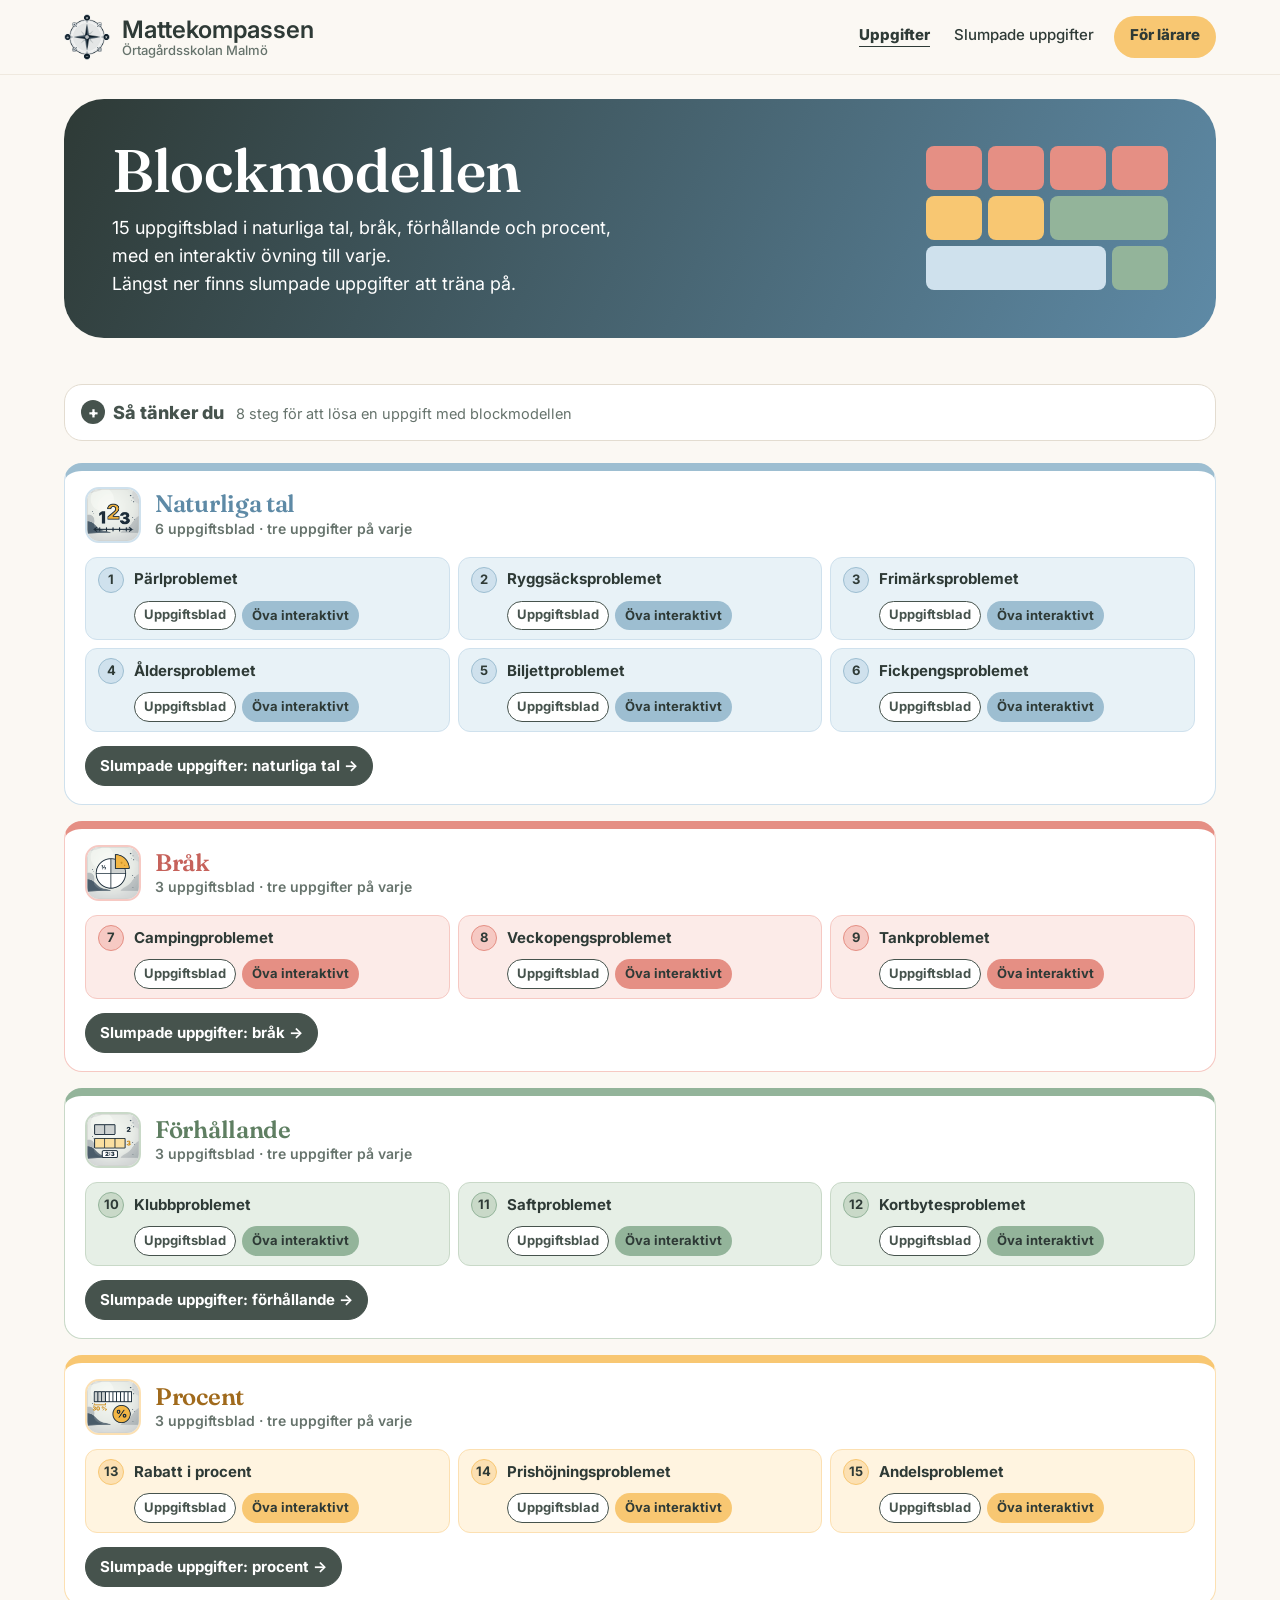
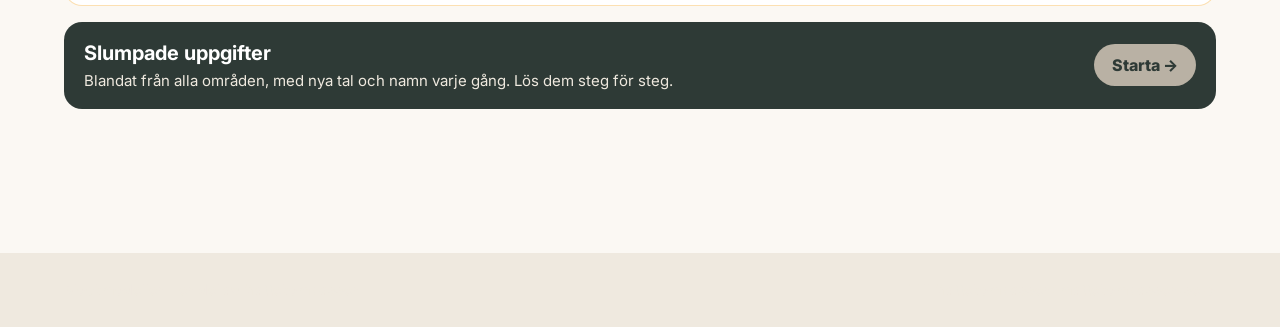
==== commit 2176c9c3: "Knappen För lärare högst upp i menyn Gul knapp i menyn på elevsidorna (startsida, Öva, Slumpade uppg" ====
--- a/index.html
+++ b/index.html
@@ -7,9 +7,9 @@
 <link rel="icon" href="bilder/logo.svg?v=202611231630" type="image/svg+xml">
 <link rel="stylesheet" href="stil.css?v=202611231630">
 <style>:root{--ink:#46534D;--mid:#B9B1A4;--l:#E3DCD0;--vl:#FBF8F3;--w:#FBF8F3;--hi:#B9B1A4;--bg:#FBF8F3;--ram:#E3DCD0;--knapp:#46534D;--t:#FBF8F3;--tram:#E3DCD0}</style>
-<style>.logo .bmlogo{flex:none}nav a.on{font-weight:800;text-decoration:underline;text-underline-offset:6px}</style></head><body>
+<style>.logo .bmlogo{flex:none}nav a.on{font-weight:800;text-decoration:underline;text-underline-offset:6px}</style><style>nav a.bm-lararknapp{background:#F8C772;color:#2E3A36;font-weight:800;border-radius:999px;padding:7px 16px;text-decoration:none;margin-left:6px}nav a.bm-lararknapp:hover{background:#F2B54F}</style></head><body>
 <header><div class="wrap"><a class="logo" href="index.html" aria-label="Mattekompassen, Örtagårdsskolan Malmö"><img src="bilder/kompass.png?v=202611231630" alt="" style="width:46px;height:46px"><span>Mattekompassen<small>Örtagårdsskolan Malmö</small></span></a>
-<div class="hoger"><nav aria-label="Huvudmeny"><a href="index.html" class="on">Uppgifter</a><a href="trana.html" class="">Slumpade uppgifter</a></nav></div></div></header>
+<div class="hoger"><nav aria-label="Huvudmeny"><a href="index.html" class="on">Uppgifter</a><a href="trana.html" class="">Slumpade uppgifter</a><a href="larare.html" class="bm-lararknapp">För lärare</a></nav></div></div></header>
 
 <style>section.panel.panel{background:linear-gradient(115deg,#EFE9DF,#E3DCD0)!important;box-shadow:inset 0 0 0 2px #B9B1A4!important}section.panel.panel h1{color:#2E3A36!important}section.panel.panel .etikett{color:#46534D!important}section.panel.panel .sti,section.panel.panel .sti a{color:#46534D!important}section.panel.panel p{color:#46534D!important}.kapblock,.ovkort,.np .infobox,.pi-intro div,.pi-info>div{background:linear-gradient(110deg,#FBF8F3,#EFE9DF)!important;border:2px solid #E3DCD0!important;box-shadow:none}.typ,.bg-ruta,.bt-ruta,.bm-steg li,.bm-valj a,.bm-del,.bm-tips li,.pi-omr button,.pisa .enhet,.np .ib4>div,.upg,.r6k,.r6steg div,.r6kap a:not(.forst),.ruta,.kq-lruta{background:#fff!important;border:1.5px solid #E3DCD0!important;border-top:6px solid #2E3A36!important}.kapblock h2,.kapblock h3:first-child,.r6sek,.r6k h3,.typ b,.bm-steg b{color:#46534D}.knapp{background:#46534D!important;color:#fff!important}</style><style>.panel{background:#EFE9DF!important;box-shadow:inset 0 0 0 2px #B9B1A4}.panel .sti,.panel .sti a{color:#66736C}.panel h1{color:var(--ink)}.panel p{color:#46534D;max-width:none}</style><div class="wrap"><section class="panel" style="background:#EFE9DF"><div><h1>Blockmodellen</h1><p>15 uppgiftsblad i naturliga tal, bråk, förhållande och procent,<br class="bryt"> med en interaktiv övning till varje.<br class="bryt"> Längst ner finns slumpade uppgifter att träna på.</p></div><div class="blockrad" aria-hidden="true"><i></i><i></i><i></i><i></i><i></i><i></i><i></i><i></i><i></i><i></i><i></i><i></i><i></i><i></i><i></i><i></i><i></i><i></i><i></i><i></i><i></i><i></i><i></i><i></i></div></section></div><style>
 .bm-steg{display:grid;grid-template-columns:repeat(4,minmax(0,1fr));gap:12px;margin:8px 0 12px;padding:0;list-style:none;counter-reset:s}
@@ -61,6 +61,6 @@
 .bm-ov a{display:inline-flex;align-items:center;gap:6px;text-decoration:none;font-weight:700;font-size:15px;border-radius:999px;padding:8px 14px;background:#F3EEE6;border:1.5px solid #B9B1A4;color:#2E3A36}
 .bm-ov a:hover{background:#DDD5C8}.bm-ov a.slump{background:#2E3A36;border-color:#2E3A36;color:#fff}.bm-ov a.slump:hover{background:#46534D}
 @media (max-width:900px){.bm-gg{grid-template-columns:1fr 1fr}}@media (max-width:600px){.bm-gg{grid-template-columns:1fr}.bm-omr{padding:14px 14px 16px}.bm-omr-h img{width:48px;height:48px;border-radius:12px}.bm-omr-h h2{font-size:21px}}
-</style><details class="bm-tank"><summary><span>Så tänker du</span><small>8 steg för att lösa en uppgift med blockmodellen</small></summary><ol class="bm-steg"><li><b>Läs hela uppgiften</b>Vem eller vad handlar uppgiften om?</li><li><b>Rita blocket</b>Ett block för det hela, eller för den som har minst. Rita de andra utifrån det.</li><li><b>Läs en gång till</b>Skriv in det du vet: talen och delarna som står i texten.</li><li><b>Vad söker vi?</b>Skriv ett ? där svaret ska stå.</li><li><b>Hur delar vi blocket?</b>Dela i lika stora delar. Är bråket eller procenten svår att visa? Dela i mindre delar.</li><li><b>Är det något som stör?</b>En liten extra del, en rabatt eller något som flyttas. Ta bort det och ändra talet.</li><li><b>Hur mycket är en del?</b>Dela talet du vet med antalet delar. Räkna sedan ut det du söker.</li><li><b>Svara och kontrollera</b>Svara med en hel mening. Är svaret rimligt?</li></ol></details><div id="blandade"><section class="bm-omr" id="tal"><div class="bm-omr-h"><img src="bilder/bm-tal.png?v=202611231630" alt=""><div><h2>Naturliga tal</h2><small>6 uppgiftsblad · tre uppgifter på varje</small></div></div><div class="bm-gg"><div><span>1</span><em>Pärlproblemet</em><b><a class="pdf" href="pdf/blandade-02.pdf" target="_blank" rel="noopener">Uppgiftsblad</a><a class="ova" href="ova.html?l=2">Öva interaktivt</a></b></div><div><span>2</span><em>Ryggsäcksproblemet</em><b><a class="pdf" href="pdf/blandade-04.pdf" target="_blank" rel="noopener">Uppgiftsblad</a><a class="ova" href="ova.html?l=4">Öva interaktivt</a></b></div><div><span>3</span><em>Frimärksproblemet</em><b><a class="pdf" href="pdf/blandade-06.pdf" target="_blank" rel="noopener">Uppgiftsblad</a><a class="ova" href="ova.html?l=6">Öva interaktivt</a></b></div><div><span>4</span><em>Åldersproblemet</em><b><a class="pdf" href="pdf/blandade-07.pdf" target="_blank" rel="noopener">Uppgiftsblad</a><a class="ova" href="ova.html?l=7">Öva interaktivt</a></b></div><div><span>5</span><em>Biljettproblemet</em><b><a class="pdf" href="pdf/blandade-08.pdf" target="_blank" rel="noopener">Uppgiftsblad</a><a class="ova" href="ova.html?l=8">Öva interaktivt</a></b></div><div><span>6</span><em>Fickpengsproblemet</em><b><a class="pdf" href="pdf/blandade-11.pdf" target="_blank" rel="noopener">Uppgiftsblad</a><a class="ova" href="ova.html?l=11">Öva interaktivt</a></b></div></div><div class="bm-ov"><a class="slump" href="trana.html?omr=nat">Slumpade uppgifter: naturliga tal →</a></div></section><section class="bm-omr" id="brak"><div class="bm-omr-h"><img src="bilder/bm-brak.png?v=202611231630" alt=""><div><h2>Bråk</h2><small>3 uppgiftsblad · tre uppgifter på varje</small></div></div><div class="bm-gg"><div><span>7</span><em>Campingproblemet</em><b><a class="pdf" href="pdf/blandade-01.pdf" target="_blank" rel="noopener">Uppgiftsblad</a><a class="ova" href="ova.html?l=1">Öva interaktivt</a></b></div><div><span>8</span><em>Veckopengsproblemet</em><b><a class="pdf" href="pdf/blandade-05.pdf" target="_blank" rel="noopener">Uppgiftsblad</a><a class="ova" href="ova.html?l=5">Öva interaktivt</a></b></div><div><span>9</span><em>Tankproblemet</em><b><a class="pdf" href="pdf/blandade-12.pdf" target="_blank" rel="noopener">Uppgiftsblad</a><a class="ova" href="ova.html?l=12">Öva interaktivt</a></b></div></div><div class="bm-ov"><a class="slump" href="trana.html?omr=brak">Slumpade uppgifter: bråk →</a></div></section><section class="bm-omr" id="forhallande"><div class="bm-omr-h"><img src="bilder/bm-forh.png?v=202611231630" alt=""><div><h2>Förhållande</h2><small>3 uppgiftsblad · tre uppgifter på varje</small></div></div><div class="bm-gg"><div><span>10</span><em>Klubbproblemet</em><b><a class="pdf" href="pdf/blandade-09.pdf" target="_blank" rel="noopener">Uppgiftsblad</a><a class="ova" href="ova.html?l=9">Öva interaktivt</a></b></div><div><span>11</span><em>Saftproblemet</em><b><a class="pdf" href="pdf/blandade-13.pdf" target="_blank" rel="noopener">Uppgiftsblad</a><a class="ova" href="ova.html?l=13">Öva interaktivt</a></b></div><div><span>12</span><em>Kortbytesproblemet</em><b><a class="pdf" href="pdf/blandade-14.pdf" target="_blank" rel="noopener">Uppgiftsblad</a><a class="ova" href="ova.html?l=14">Öva interaktivt</a></b></div></div><div class="bm-ov"><a class="slump" href="trana.html?omr=forh">Slumpade uppgifter: förhållande →</a></div></section><section class="bm-omr" id="procent"><div class="bm-omr-h"><img src="bilder/bm-procent.png?v=202611231630" alt=""><div><h2>Procent</h2><small>3 uppgiftsblad · tre uppgifter på varje</small></div></div><div class="bm-gg"><div><span>13</span><em>Rabatt i procent</em><b><a class="pdf" href="pdf/blandade-03.pdf" target="_blank" rel="noopener">Uppgiftsblad</a><a class="ova" href="ova.html?l=3">Öva interaktivt</a></b></div><div><span>14</span><em>Prishöjningsproblemet</em><b><a class="pdf" href="pdf/blandade-10.pdf" target="_blank" rel="noopener">Uppgiftsblad</a><a class="ova" href="ova.html?l=10">Öva interaktivt</a></b></div><div><span>15</span><em>Andelsproblemet</em><b><a class="pdf" href="pdf/blandade-15.pdf" target="_blank" rel="noopener">Uppgiftsblad</a><a class="ova" href="ova.html?l=15">Öva interaktivt</a></b></div></div><div class="bm-ov"><a class="slump" href="trana.html?omr=proc">Slumpade uppgifter: procent →</a></div></section></div><a class="bm-slump" href="trana.html"><span class="bm-slump-t"><b>Slumpade uppgifter</b><small>Blandat från alla områden, med nya tal och namn varje gång. Lös dem steg för steg.</small></span><em>Starta →</em></a></div></section></main><style>.bm-lararlank{display:flex;justify-content:center;margin:0 0 28px}.bm-lararlank a{color:#46534D;font-weight:700;font-size:14.5px;border:1.5px dashed #B9B1A4;border-radius:999px;padding:7px 16px;text-decoration:none;background:#fff}.bm-lararlank a:hover{border-style:solid}</style><div class="wrap bm-lararlank"><a href="larare.html">För lärare: lektioner →</a></div><style>.m6h i.eik{width:60px!important;height:60px!important}.bm-valj i.eik{width:58px!important;height:58px!important}.bm-del>i.eik{width:64px!important;height:64px!important}</style>
+</style><details class="bm-tank"><summary><span>Så tänker du</span><small>8 steg för att lösa en uppgift med blockmodellen</small></summary><ol class="bm-steg"><li><b>Läs hela uppgiften</b>Vem eller vad handlar uppgiften om?</li><li><b>Rita blocket</b>Ett block för det hela, eller för den som har minst. Rita de andra utifrån det.</li><li><b>Läs en gång till</b>Skriv in det du vet: talen och delarna som står i texten.</li><li><b>Vad söker vi?</b>Skriv ett ? där svaret ska stå.</li><li><b>Hur delar vi blocket?</b>Dela i lika stora delar. Är bråket eller procenten svår att visa? Dela i mindre delar.</li><li><b>Är det något som stör?</b>En liten extra del, en rabatt eller något som flyttas. Ta bort det och ändra talet.</li><li><b>Hur mycket är en del?</b>Dela talet du vet med antalet delar. Räkna sedan ut det du söker.</li><li><b>Svara och kontrollera</b>Svara med en hel mening. Är svaret rimligt?</li></ol></details><div id="blandade"><section class="bm-omr" id="tal"><div class="bm-omr-h"><img src="bilder/bm-tal.png?v=202611231630" alt=""><div><h2>Naturliga tal</h2><small>6 uppgiftsblad · tre uppgifter på varje</small></div></div><div class="bm-gg"><div><span>1</span><em>Pärlproblemet</em><b><a class="pdf" href="pdf/blandade-02.pdf" target="_blank" rel="noopener">Uppgiftsblad</a><a class="ova" href="ova.html?l=2">Öva interaktivt</a></b></div><div><span>2</span><em>Ryggsäcksproblemet</em><b><a class="pdf" href="pdf/blandade-04.pdf" target="_blank" rel="noopener">Uppgiftsblad</a><a class="ova" href="ova.html?l=4">Öva interaktivt</a></b></div><div><span>3</span><em>Frimärksproblemet</em><b><a class="pdf" href="pdf/blandade-06.pdf" target="_blank" rel="noopener">Uppgiftsblad</a><a class="ova" href="ova.html?l=6">Öva interaktivt</a></b></div><div><span>4</span><em>Åldersproblemet</em><b><a class="pdf" href="pdf/blandade-07.pdf" target="_blank" rel="noopener">Uppgiftsblad</a><a class="ova" href="ova.html?l=7">Öva interaktivt</a></b></div><div><span>5</span><em>Biljettproblemet</em><b><a class="pdf" href="pdf/blandade-08.pdf" target="_blank" rel="noopener">Uppgiftsblad</a><a class="ova" href="ova.html?l=8">Öva interaktivt</a></b></div><div><span>6</span><em>Fickpengsproblemet</em><b><a class="pdf" href="pdf/blandade-11.pdf" target="_blank" rel="noopener">Uppgiftsblad</a><a class="ova" href="ova.html?l=11">Öva interaktivt</a></b></div></div><div class="bm-ov"><a class="slump" href="trana.html?omr=nat">Slumpade uppgifter: naturliga tal →</a></div></section><section class="bm-omr" id="brak"><div class="bm-omr-h"><img src="bilder/bm-brak.png?v=202611231630" alt=""><div><h2>Bråk</h2><small>3 uppgiftsblad · tre uppgifter på varje</small></div></div><div class="bm-gg"><div><span>7</span><em>Campingproblemet</em><b><a class="pdf" href="pdf/blandade-01.pdf" target="_blank" rel="noopener">Uppgiftsblad</a><a class="ova" href="ova.html?l=1">Öva interaktivt</a></b></div><div><span>8</span><em>Veckopengsproblemet</em><b><a class="pdf" href="pdf/blandade-05.pdf" target="_blank" rel="noopener">Uppgiftsblad</a><a class="ova" href="ova.html?l=5">Öva interaktivt</a></b></div><div><span>9</span><em>Tankproblemet</em><b><a class="pdf" href="pdf/blandade-12.pdf" target="_blank" rel="noopener">Uppgiftsblad</a><a class="ova" href="ova.html?l=12">Öva interaktivt</a></b></div></div><div class="bm-ov"><a class="slump" href="trana.html?omr=brak">Slumpade uppgifter: bråk →</a></div></section><section class="bm-omr" id="forhallande"><div class="bm-omr-h"><img src="bilder/bm-forh.png?v=202611231630" alt=""><div><h2>Förhållande</h2><small>3 uppgiftsblad · tre uppgifter på varje</small></div></div><div class="bm-gg"><div><span>10</span><em>Klubbproblemet</em><b><a class="pdf" href="pdf/blandade-09.pdf" target="_blank" rel="noopener">Uppgiftsblad</a><a class="ova" href="ova.html?l=9">Öva interaktivt</a></b></div><div><span>11</span><em>Saftproblemet</em><b><a class="pdf" href="pdf/blandade-13.pdf" target="_blank" rel="noopener">Uppgiftsblad</a><a class="ova" href="ova.html?l=13">Öva interaktivt</a></b></div><div><span>12</span><em>Kortbytesproblemet</em><b><a class="pdf" href="pdf/blandade-14.pdf" target="_blank" rel="noopener">Uppgiftsblad</a><a class="ova" href="ova.html?l=14">Öva interaktivt</a></b></div></div><div class="bm-ov"><a class="slump" href="trana.html?omr=forh">Slumpade uppgifter: förhållande →</a></div></section><section class="bm-omr" id="procent"><div class="bm-omr-h"><img src="bilder/bm-procent.png?v=202611231630" alt=""><div><h2>Procent</h2><small>3 uppgiftsblad · tre uppgifter på varje</small></div></div><div class="bm-gg"><div><span>13</span><em>Rabatt i procent</em><b><a class="pdf" href="pdf/blandade-03.pdf" target="_blank" rel="noopener">Uppgiftsblad</a><a class="ova" href="ova.html?l=3">Öva interaktivt</a></b></div><div><span>14</span><em>Prishöjningsproblemet</em><b><a class="pdf" href="pdf/blandade-10.pdf" target="_blank" rel="noopener">Uppgiftsblad</a><a class="ova" href="ova.html?l=10">Öva interaktivt</a></b></div><div><span>15</span><em>Andelsproblemet</em><b><a class="pdf" href="pdf/blandade-15.pdf" target="_blank" rel="noopener">Uppgiftsblad</a><a class="ova" href="ova.html?l=15">Öva interaktivt</a></b></div></div><div class="bm-ov"><a class="slump" href="trana.html?omr=proc">Slumpade uppgifter: procent →</a></div></section></div><a class="bm-slump" href="trana.html"><span class="bm-slump-t"><b>Slumpade uppgifter</b><small>Blandat från alla områden, med nya tal och namn varje gång. Lös dem steg för steg.</small></span><em>Starta →</em></a></div></section></main><style>.m6h i.eik{width:60px!important;height:60px!important}.bm-valj i.eik{width:58px!important;height:58px!important}.bm-del>i.eik{width:64px!important;height:64px!important}</style>
 <footer><div class="wrap"><b>Blockmodellen – en del av Mattekompassen</b><span><a href="https://mattekompassen.se" style="color:inherit;font-weight:700">Till Mattekompassen: mattekompassen.se →</a></span></div></footer>
 </body></html>
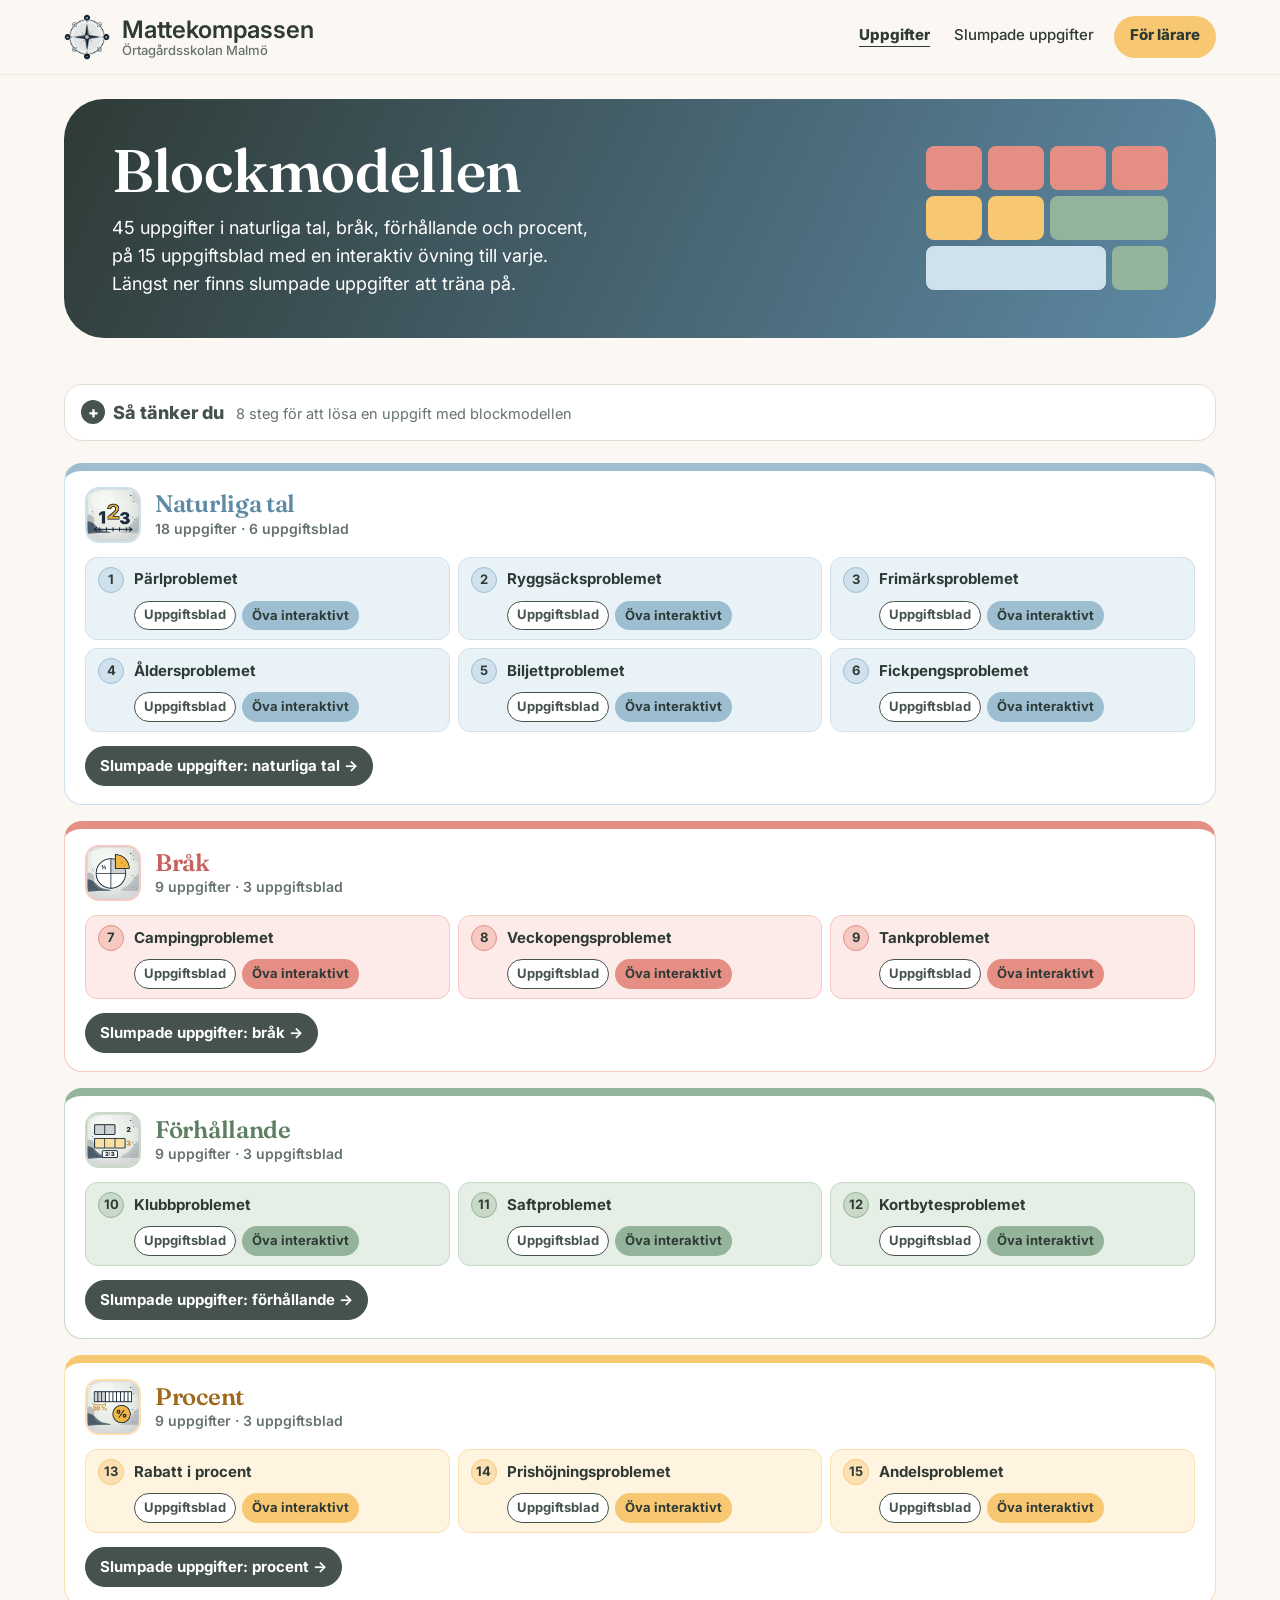
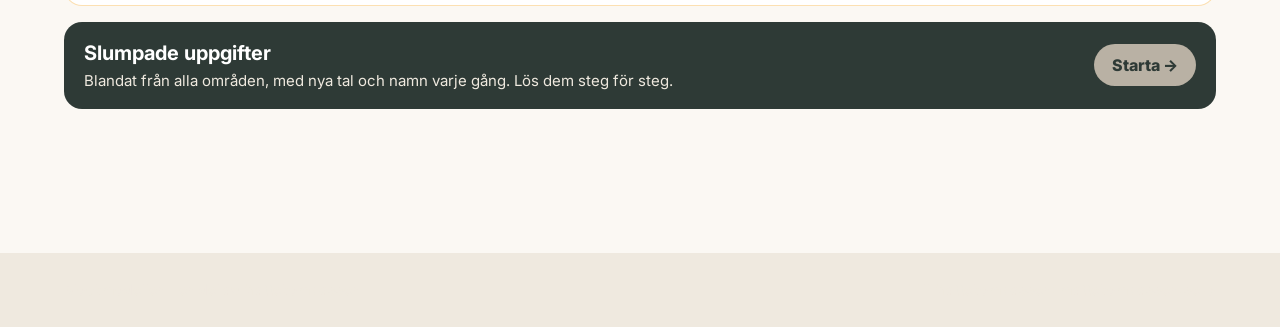
==== commit 09402c44: "Startsidan: 45 uppgifter på 15 uppgiftsblad Co-Authored-By: Claude Opus 5.5 <noreply@anthropic.com> " ====
--- a/index.html
+++ b/index.html
@@ -11,7 +11,7 @@
 <header><div class="wrap"><a class="logo" href="index.html" aria-label="Mattekompassen, Örtagårdsskolan Malmö"><img src="bilder/kompass.png?v=202611231630" alt="" style="width:46px;height:46px"><span>Mattekompassen<small>Örtagårdsskolan Malmö</small></span></a>
 <div class="hoger"><nav aria-label="Huvudmeny"><a href="index.html" class="on">Uppgifter</a><a href="trana.html" class="">Slumpade uppgifter</a><a href="larare.html" class="bm-lararknapp">För lärare</a></nav></div></div></header>
 
-<style>section.panel.panel{background:linear-gradient(115deg,#EFE9DF,#E3DCD0)!important;box-shadow:inset 0 0 0 2px #B9B1A4!important}section.panel.panel h1{color:#2E3A36!important}section.panel.panel .etikett{color:#46534D!important}section.panel.panel .sti,section.panel.panel .sti a{color:#46534D!important}section.panel.panel p{color:#46534D!important}.kapblock,.ovkort,.np .infobox,.pi-intro div,.pi-info>div{background:linear-gradient(110deg,#FBF8F3,#EFE9DF)!important;border:2px solid #E3DCD0!important;box-shadow:none}.typ,.bg-ruta,.bt-ruta,.bm-steg li,.bm-valj a,.bm-del,.bm-tips li,.pi-omr button,.pisa .enhet,.np .ib4>div,.upg,.r6k,.r6steg div,.r6kap a:not(.forst),.ruta,.kq-lruta{background:#fff!important;border:1.5px solid #E3DCD0!important;border-top:6px solid #2E3A36!important}.kapblock h2,.kapblock h3:first-child,.r6sek,.r6k h3,.typ b,.bm-steg b{color:#46534D}.knapp{background:#46534D!important;color:#fff!important}</style><style>.panel{background:#EFE9DF!important;box-shadow:inset 0 0 0 2px #B9B1A4}.panel .sti,.panel .sti a{color:#66736C}.panel h1{color:var(--ink)}.panel p{color:#46534D;max-width:none}</style><div class="wrap"><section class="panel" style="background:#EFE9DF"><div><h1>Blockmodellen</h1><p>15 uppgiftsblad i naturliga tal, bråk, förhållande och procent,<br class="bryt"> med en interaktiv övning till varje.<br class="bryt"> Längst ner finns slumpade uppgifter att träna på.</p></div><div class="blockrad" aria-hidden="true"><i></i><i></i><i></i><i></i><i></i><i></i><i></i><i></i><i></i><i></i><i></i><i></i><i></i><i></i><i></i><i></i><i></i><i></i><i></i><i></i><i></i><i></i><i></i><i></i></div></section></div><style>
+<style>section.panel.panel{background:linear-gradient(115deg,#EFE9DF,#E3DCD0)!important;box-shadow:inset 0 0 0 2px #B9B1A4!important}section.panel.panel h1{color:#2E3A36!important}section.panel.panel .etikett{color:#46534D!important}section.panel.panel .sti,section.panel.panel .sti a{color:#46534D!important}section.panel.panel p{color:#46534D!important}.kapblock,.ovkort,.np .infobox,.pi-intro div,.pi-info>div{background:linear-gradient(110deg,#FBF8F3,#EFE9DF)!important;border:2px solid #E3DCD0!important;box-shadow:none}.typ,.bg-ruta,.bt-ruta,.bm-steg li,.bm-valj a,.bm-del,.bm-tips li,.pi-omr button,.pisa .enhet,.np .ib4>div,.upg,.r6k,.r6steg div,.r6kap a:not(.forst),.ruta,.kq-lruta{background:#fff!important;border:1.5px solid #E3DCD0!important;border-top:6px solid #2E3A36!important}.kapblock h2,.kapblock h3:first-child,.r6sek,.r6k h3,.typ b,.bm-steg b{color:#46534D}.knapp{background:#46534D!important;color:#fff!important}</style><style>.panel{background:#EFE9DF!important;box-shadow:inset 0 0 0 2px #B9B1A4}.panel .sti,.panel .sti a{color:#66736C}.panel h1{color:var(--ink)}.panel p{color:#46534D;max-width:none}</style><div class="wrap"><section class="panel" style="background:#EFE9DF"><div><h1>Blockmodellen</h1><p>45 uppgifter i naturliga tal, bråk, förhållande och procent,<br class="bryt"> på 15 uppgiftsblad med en interaktiv övning till varje.<br class="bryt"> Längst ner finns slumpade uppgifter att träna på.</p></div><div class="blockrad" aria-hidden="true"><i></i><i></i><i></i><i></i><i></i><i></i><i></i><i></i><i></i><i></i><i></i><i></i><i></i><i></i><i></i><i></i><i></i><i></i><i></i><i></i><i></i><i></i><i></i><i></i></div></section></div><style>
 .bm-steg{display:grid;grid-template-columns:repeat(4,minmax(0,1fr));gap:12px;margin:8px 0 12px;padding:0;list-style:none;counter-reset:s}
 .bm-steg li{background:#fff;border:1.5px solid #E3DCD0;border-radius:16px;padding:14px 16px;counter-increment:s;font-size:15px;color:#46534D}
 .bm-steg li::before{content:counter(s);display:flex;width:30px;height:30px;border-radius:50%;background:#EFE9DF;border:1.5px solid #B9B1A4;align-items:center;justify-content:center;font-weight:800;color:#2E3A36;margin-bottom:8px}
@@ -61,6 +61,6 @@
 .bm-ov a{display:inline-flex;align-items:center;gap:6px;text-decoration:none;font-weight:700;font-size:15px;border-radius:999px;padding:8px 14px;background:#F3EEE6;border:1.5px solid #B9B1A4;color:#2E3A36}
 .bm-ov a:hover{background:#DDD5C8}.bm-ov a.slump{background:#2E3A36;border-color:#2E3A36;color:#fff}.bm-ov a.slump:hover{background:#46534D}
 @media (max-width:900px){.bm-gg{grid-template-columns:1fr 1fr}}@media (max-width:600px){.bm-gg{grid-template-columns:1fr}.bm-omr{padding:14px 14px 16px}.bm-omr-h img{width:48px;height:48px;border-radius:12px}.bm-omr-h h2{font-size:21px}}
-</style><details class="bm-tank"><summary><span>Så tänker du</span><small>8 steg för att lösa en uppgift med blockmodellen</small></summary><ol class="bm-steg"><li><b>Läs hela uppgiften</b>Vem eller vad handlar uppgiften om?</li><li><b>Rita blocket</b>Ett block för det hela, eller för den som har minst. Rita de andra utifrån det.</li><li><b>Läs en gång till</b>Skriv in det du vet: talen och delarna som står i texten.</li><li><b>Vad söker vi?</b>Skriv ett ? där svaret ska stå.</li><li><b>Hur delar vi blocket?</b>Dela i lika stora delar. Är bråket eller procenten svår att visa? Dela i mindre delar.</li><li><b>Är det något som stör?</b>En liten extra del, en rabatt eller något som flyttas. Ta bort det och ändra talet.</li><li><b>Hur mycket är en del?</b>Dela talet du vet med antalet delar. Räkna sedan ut det du söker.</li><li><b>Svara och kontrollera</b>Svara med en hel mening. Är svaret rimligt?</li></ol></details><div id="blandade"><section class="bm-omr" id="tal"><div class="bm-omr-h"><img src="bilder/bm-tal.png?v=202611231630" alt=""><div><h2>Naturliga tal</h2><small>6 uppgiftsblad · tre uppgifter på varje</small></div></div><div class="bm-gg"><div><span>1</span><em>Pärlproblemet</em><b><a class="pdf" href="pdf/blandade-02.pdf" target="_blank" rel="noopener">Uppgiftsblad</a><a class="ova" href="ova.html?l=2">Öva interaktivt</a></b></div><div><span>2</span><em>Ryggsäcksproblemet</em><b><a class="pdf" href="pdf/blandade-04.pdf" target="_blank" rel="noopener">Uppgiftsblad</a><a class="ova" href="ova.html?l=4">Öva interaktivt</a></b></div><div><span>3</span><em>Frimärksproblemet</em><b><a class="pdf" href="pdf/blandade-06.pdf" target="_blank" rel="noopener">Uppgiftsblad</a><a class="ova" href="ova.html?l=6">Öva interaktivt</a></b></div><div><span>4</span><em>Åldersproblemet</em><b><a class="pdf" href="pdf/blandade-07.pdf" target="_blank" rel="noopener">Uppgiftsblad</a><a class="ova" href="ova.html?l=7">Öva interaktivt</a></b></div><div><span>5</span><em>Biljettproblemet</em><b><a class="pdf" href="pdf/blandade-08.pdf" target="_blank" rel="noopener">Uppgiftsblad</a><a class="ova" href="ova.html?l=8">Öva interaktivt</a></b></div><div><span>6</span><em>Fickpengsproblemet</em><b><a class="pdf" href="pdf/blandade-11.pdf" target="_blank" rel="noopener">Uppgiftsblad</a><a class="ova" href="ova.html?l=11">Öva interaktivt</a></b></div></div><div class="bm-ov"><a class="slump" href="trana.html?omr=nat">Slumpade uppgifter: naturliga tal →</a></div></section><section class="bm-omr" id="brak"><div class="bm-omr-h"><img src="bilder/bm-brak.png?v=202611231630" alt=""><div><h2>Bråk</h2><small>3 uppgiftsblad · tre uppgifter på varje</small></div></div><div class="bm-gg"><div><span>7</span><em>Campingproblemet</em><b><a class="pdf" href="pdf/blandade-01.pdf" target="_blank" rel="noopener">Uppgiftsblad</a><a class="ova" href="ova.html?l=1">Öva interaktivt</a></b></div><div><span>8</span><em>Veckopengsproblemet</em><b><a class="pdf" href="pdf/blandade-05.pdf" target="_blank" rel="noopener">Uppgiftsblad</a><a class="ova" href="ova.html?l=5">Öva interaktivt</a></b></div><div><span>9</span><em>Tankproblemet</em><b><a class="pdf" href="pdf/blandade-12.pdf" target="_blank" rel="noopener">Uppgiftsblad</a><a class="ova" href="ova.html?l=12">Öva interaktivt</a></b></div></div><div class="bm-ov"><a class="slump" href="trana.html?omr=brak">Slumpade uppgifter: bråk →</a></div></section><section class="bm-omr" id="forhallande"><div class="bm-omr-h"><img src="bilder/bm-forh.png?v=202611231630" alt=""><div><h2>Förhållande</h2><small>3 uppgiftsblad · tre uppgifter på varje</small></div></div><div class="bm-gg"><div><span>10</span><em>Klubbproblemet</em><b><a class="pdf" href="pdf/blandade-09.pdf" target="_blank" rel="noopener">Uppgiftsblad</a><a class="ova" href="ova.html?l=9">Öva interaktivt</a></b></div><div><span>11</span><em>Saftproblemet</em><b><a class="pdf" href="pdf/blandade-13.pdf" target="_blank" rel="noopener">Uppgiftsblad</a><a class="ova" href="ova.html?l=13">Öva interaktivt</a></b></div><div><span>12</span><em>Kortbytesproblemet</em><b><a class="pdf" href="pdf/blandade-14.pdf" target="_blank" rel="noopener">Uppgiftsblad</a><a class="ova" href="ova.html?l=14">Öva interaktivt</a></b></div></div><div class="bm-ov"><a class="slump" href="trana.html?omr=forh">Slumpade uppgifter: förhållande →</a></div></section><section class="bm-omr" id="procent"><div class="bm-omr-h"><img src="bilder/bm-procent.png?v=202611231630" alt=""><div><h2>Procent</h2><small>3 uppgiftsblad · tre uppgifter på varje</small></div></div><div class="bm-gg"><div><span>13</span><em>Rabatt i procent</em><b><a class="pdf" href="pdf/blandade-03.pdf" target="_blank" rel="noopener">Uppgiftsblad</a><a class="ova" href="ova.html?l=3">Öva interaktivt</a></b></div><div><span>14</span><em>Prishöjningsproblemet</em><b><a class="pdf" href="pdf/blandade-10.pdf" target="_blank" rel="noopener">Uppgiftsblad</a><a class="ova" href="ova.html?l=10">Öva interaktivt</a></b></div><div><span>15</span><em>Andelsproblemet</em><b><a class="pdf" href="pdf/blandade-15.pdf" target="_blank" rel="noopener">Uppgiftsblad</a><a class="ova" href="ova.html?l=15">Öva interaktivt</a></b></div></div><div class="bm-ov"><a class="slump" href="trana.html?omr=proc">Slumpade uppgifter: procent →</a></div></section></div><a class="bm-slump" href="trana.html"><span class="bm-slump-t"><b>Slumpade uppgifter</b><small>Blandat från alla områden, med nya tal och namn varje gång. Lös dem steg för steg.</small></span><em>Starta →</em></a></div></section></main><style>.m6h i.eik{width:60px!important;height:60px!important}.bm-valj i.eik{width:58px!important;height:58px!important}.bm-del>i.eik{width:64px!important;height:64px!important}</style>
+</style><details class="bm-tank"><summary><span>Så tänker du</span><small>8 steg för att lösa en uppgift med blockmodellen</small></summary><ol class="bm-steg"><li><b>Läs hela uppgiften</b>Vem eller vad handlar uppgiften om?</li><li><b>Rita blocket</b>Ett block för det hela, eller för den som har minst. Rita de andra utifrån det.</li><li><b>Läs en gång till</b>Skriv in det du vet: talen och delarna som står i texten.</li><li><b>Vad söker vi?</b>Skriv ett ? där svaret ska stå.</li><li><b>Hur delar vi blocket?</b>Dela i lika stora delar. Är bråket eller procenten svår att visa? Dela i mindre delar.</li><li><b>Är det något som stör?</b>En liten extra del, en rabatt eller något som flyttas. Ta bort det och ändra talet.</li><li><b>Hur mycket är en del?</b>Dela talet du vet med antalet delar. Räkna sedan ut det du söker.</li><li><b>Svara och kontrollera</b>Svara med en hel mening. Är svaret rimligt?</li></ol></details><div id="blandade"><section class="bm-omr" id="tal"><div class="bm-omr-h"><img src="bilder/bm-tal.png?v=202611231630" alt=""><div><h2>Naturliga tal</h2><small>18 uppgifter · 6 uppgiftsblad</small></div></div><div class="bm-gg"><div><span>1</span><em>Pärlproblemet</em><b><a class="pdf" href="pdf/blandade-02.pdf" target="_blank" rel="noopener">Uppgiftsblad</a><a class="ova" href="ova.html?l=2">Öva interaktivt</a></b></div><div><span>2</span><em>Ryggsäcksproblemet</em><b><a class="pdf" href="pdf/blandade-04.pdf" target="_blank" rel="noopener">Uppgiftsblad</a><a class="ova" href="ova.html?l=4">Öva interaktivt</a></b></div><div><span>3</span><em>Frimärksproblemet</em><b><a class="pdf" href="pdf/blandade-06.pdf" target="_blank" rel="noopener">Uppgiftsblad</a><a class="ova" href="ova.html?l=6">Öva interaktivt</a></b></div><div><span>4</span><em>Åldersproblemet</em><b><a class="pdf" href="pdf/blandade-07.pdf" target="_blank" rel="noopener">Uppgiftsblad</a><a class="ova" href="ova.html?l=7">Öva interaktivt</a></b></div><div><span>5</span><em>Biljettproblemet</em><b><a class="pdf" href="pdf/blandade-08.pdf" target="_blank" rel="noopener">Uppgiftsblad</a><a class="ova" href="ova.html?l=8">Öva interaktivt</a></b></div><div><span>6</span><em>Fickpengsproblemet</em><b><a class="pdf" href="pdf/blandade-11.pdf" target="_blank" rel="noopener">Uppgiftsblad</a><a class="ova" href="ova.html?l=11">Öva interaktivt</a></b></div></div><div class="bm-ov"><a class="slump" href="trana.html?omr=nat">Slumpade uppgifter: naturliga tal →</a></div></section><section class="bm-omr" id="brak"><div class="bm-omr-h"><img src="bilder/bm-brak.png?v=202611231630" alt=""><div><h2>Bråk</h2><small>9 uppgifter · 3 uppgiftsblad</small></div></div><div class="bm-gg"><div><span>7</span><em>Campingproblemet</em><b><a class="pdf" href="pdf/blandade-01.pdf" target="_blank" rel="noopener">Uppgiftsblad</a><a class="ova" href="ova.html?l=1">Öva interaktivt</a></b></div><div><span>8</span><em>Veckopengsproblemet</em><b><a class="pdf" href="pdf/blandade-05.pdf" target="_blank" rel="noopener">Uppgiftsblad</a><a class="ova" href="ova.html?l=5">Öva interaktivt</a></b></div><div><span>9</span><em>Tankproblemet</em><b><a class="pdf" href="pdf/blandade-12.pdf" target="_blank" rel="noopener">Uppgiftsblad</a><a class="ova" href="ova.html?l=12">Öva interaktivt</a></b></div></div><div class="bm-ov"><a class="slump" href="trana.html?omr=brak">Slumpade uppgifter: bråk →</a></div></section><section class="bm-omr" id="forhallande"><div class="bm-omr-h"><img src="bilder/bm-forh.png?v=202611231630" alt=""><div><h2>Förhållande</h2><small>9 uppgifter · 3 uppgiftsblad</small></div></div><div class="bm-gg"><div><span>10</span><em>Klubbproblemet</em><b><a class="pdf" href="pdf/blandade-09.pdf" target="_blank" rel="noopener">Uppgiftsblad</a><a class="ova" href="ova.html?l=9">Öva interaktivt</a></b></div><div><span>11</span><em>Saftproblemet</em><b><a class="pdf" href="pdf/blandade-13.pdf" target="_blank" rel="noopener">Uppgiftsblad</a><a class="ova" href="ova.html?l=13">Öva interaktivt</a></b></div><div><span>12</span><em>Kortbytesproblemet</em><b><a class="pdf" href="pdf/blandade-14.pdf" target="_blank" rel="noopener">Uppgiftsblad</a><a class="ova" href="ova.html?l=14">Öva interaktivt</a></b></div></div><div class="bm-ov"><a class="slump" href="trana.html?omr=forh">Slumpade uppgifter: förhållande →</a></div></section><section class="bm-omr" id="procent"><div class="bm-omr-h"><img src="bilder/bm-procent.png?v=202611231630" alt=""><div><h2>Procent</h2><small>9 uppgifter · 3 uppgiftsblad</small></div></div><div class="bm-gg"><div><span>13</span><em>Rabatt i procent</em><b><a class="pdf" href="pdf/blandade-03.pdf" target="_blank" rel="noopener">Uppgiftsblad</a><a class="ova" href="ova.html?l=3">Öva interaktivt</a></b></div><div><span>14</span><em>Prishöjningsproblemet</em><b><a class="pdf" href="pdf/blandade-10.pdf" target="_blank" rel="noopener">Uppgiftsblad</a><a class="ova" href="ova.html?l=10">Öva interaktivt</a></b></div><div><span>15</span><em>Andelsproblemet</em><b><a class="pdf" href="pdf/blandade-15.pdf" target="_blank" rel="noopener">Uppgiftsblad</a><a class="ova" href="ova.html?l=15">Öva interaktivt</a></b></div></div><div class="bm-ov"><a class="slump" href="trana.html?omr=proc">Slumpade uppgifter: procent →</a></div></section></div><a class="bm-slump" href="trana.html"><span class="bm-slump-t"><b>Slumpade uppgifter</b><small>Blandat från alla områden, med nya tal och namn varje gång. Lös dem steg för steg.</small></span><em>Starta →</em></a></div></section></main><style>.m6h i.eik{width:60px!important;height:60px!important}.bm-valj i.eik{width:58px!important;height:58px!important}.bm-del>i.eik{width:64px!important;height:64px!important}</style>
 <footer><div class="wrap"><b>Blockmodellen – en del av Mattekompassen</b><span><a href="https://mattekompassen.se" style="color:inherit;font-weight:700">Till Mattekompassen: mattekompassen.se →</a></span></div></footer>
 </body></html>
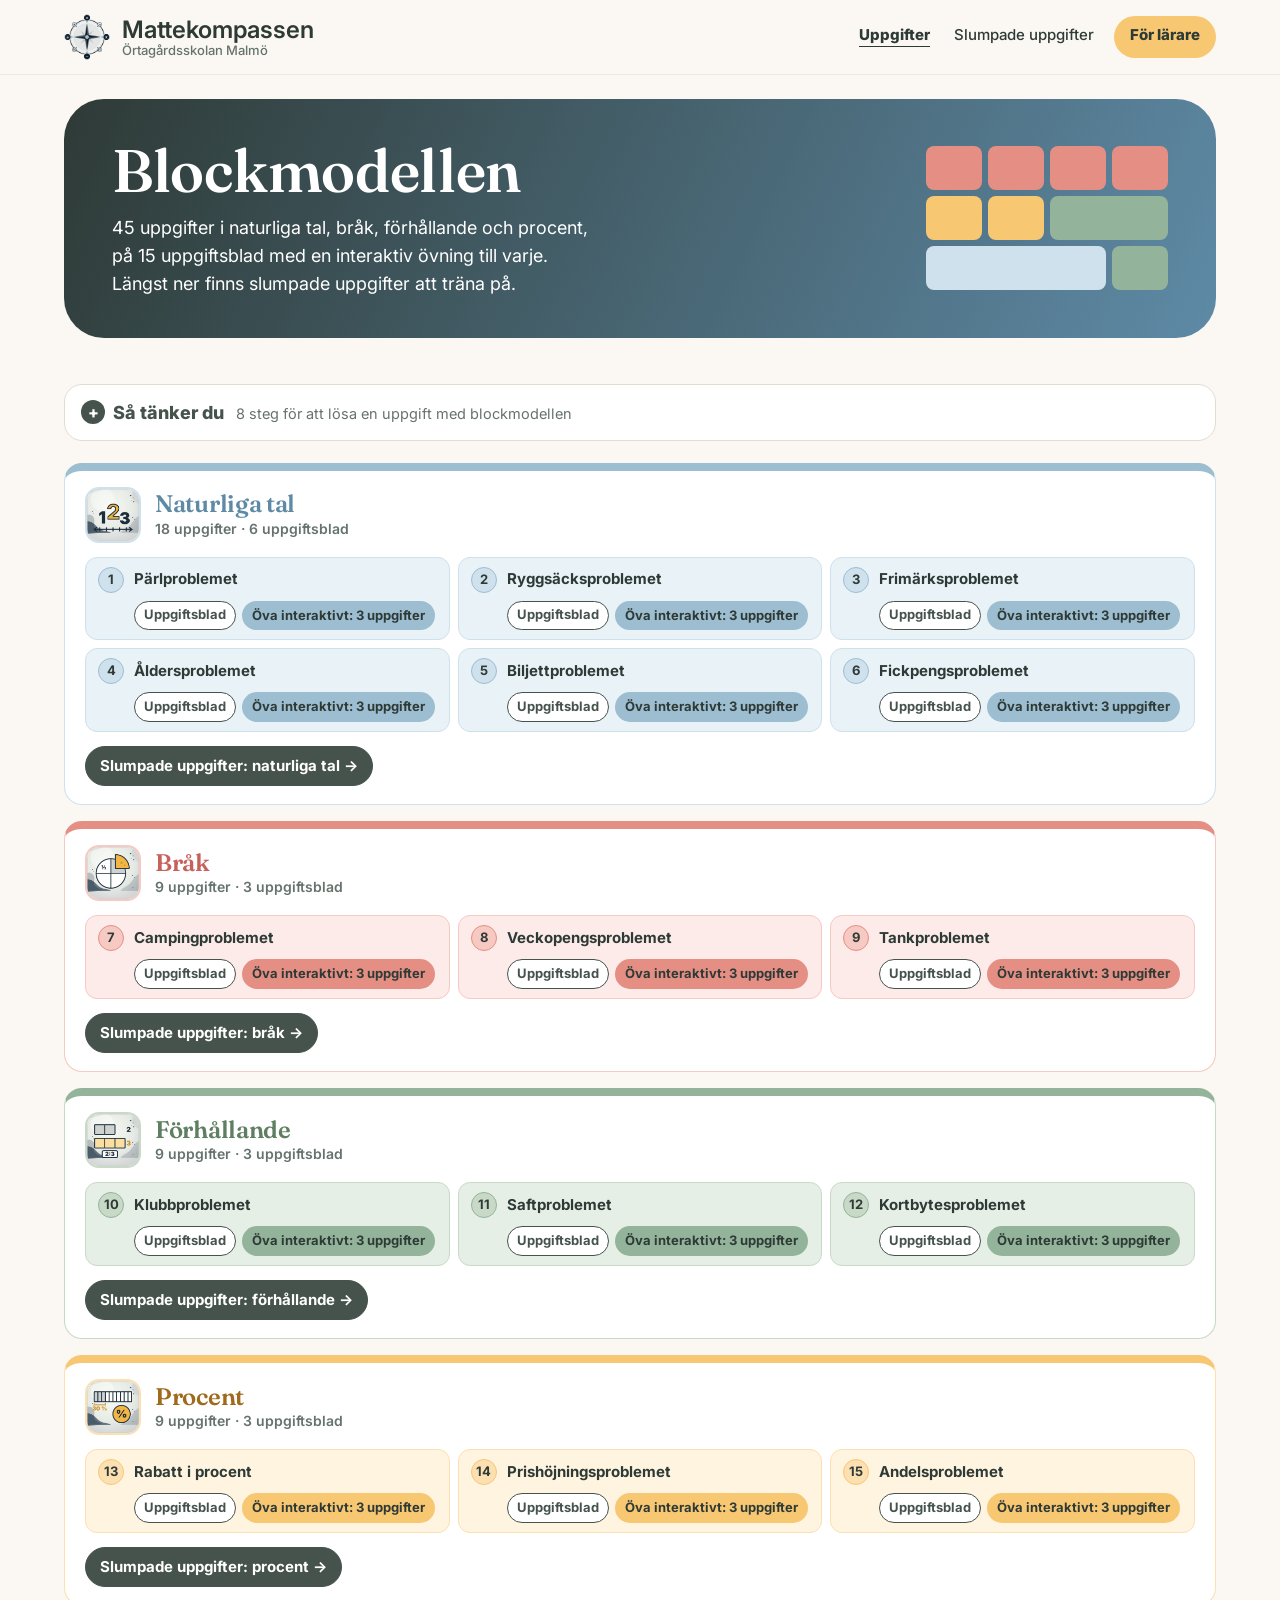
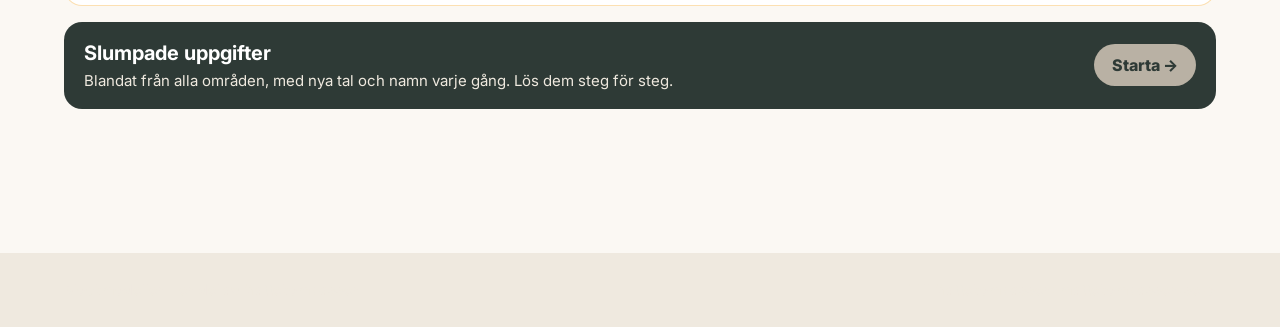
==== commit 8376a995: "Knappen visar att övningen har 3 uppgifter Co-Authored-By: Claude Opus 5.5 <noreply@anthropic.com> C" ====
--- a/index.html
+++ b/index.html
@@ -7,7 +7,7 @@
 <link rel="icon" href="bilder/logo.svg?v=202611231630" type="image/svg+xml">
 <link rel="stylesheet" href="stil.css?v=202611231630">
 <style>:root{--ink:#46534D;--mid:#B9B1A4;--l:#E3DCD0;--vl:#FBF8F3;--w:#FBF8F3;--hi:#B9B1A4;--bg:#FBF8F3;--ram:#E3DCD0;--knapp:#46534D;--t:#FBF8F3;--tram:#E3DCD0}</style>
-<style>.logo .bmlogo{flex:none}nav a.on{font-weight:800;text-decoration:underline;text-underline-offset:6px}</style><style>nav a.bm-lararknapp{background:#F8C772;color:#2E3A36;font-weight:800;border-radius:999px;padding:7px 16px;text-decoration:none;margin-left:6px}nav a.bm-lararknapp:hover{background:#F2B54F}</style></head><body>
+<style>.logo .bmlogo{flex:none}nav a.on{font-weight:800;text-decoration:underline;text-underline-offset:6px}</style><style>nav a.bm-lararknapp{background:#F8C772;color:#2E3A36;font-weight:800;border-radius:999px;padding:7px 16px;text-decoration:none;margin-left:6px}nav a.bm-lararknapp:hover{background:#F2B54F}</style><style>.bm-gg>div>b{flex-wrap:wrap}.bm-gg>div>b a{white-space:nowrap}</style></head><body>
 <header><div class="wrap"><a class="logo" href="index.html" aria-label="Mattekompassen, Örtagårdsskolan Malmö"><img src="bilder/kompass.png?v=202611231630" alt="" style="width:46px;height:46px"><span>Mattekompassen<small>Örtagårdsskolan Malmö</small></span></a>
 <div class="hoger"><nav aria-label="Huvudmeny"><a href="index.html" class="on">Uppgifter</a><a href="trana.html" class="">Slumpade uppgifter</a><a href="larare.html" class="bm-lararknapp">För lärare</a></nav></div></div></header>
 
@@ -61,6 +61,6 @@
 .bm-ov a{display:inline-flex;align-items:center;gap:6px;text-decoration:none;font-weight:700;font-size:15px;border-radius:999px;padding:8px 14px;background:#F3EEE6;border:1.5px solid #B9B1A4;color:#2E3A36}
 .bm-ov a:hover{background:#DDD5C8}.bm-ov a.slump{background:#2E3A36;border-color:#2E3A36;color:#fff}.bm-ov a.slump:hover{background:#46534D}
 @media (max-width:900px){.bm-gg{grid-template-columns:1fr 1fr}}@media (max-width:600px){.bm-gg{grid-template-columns:1fr}.bm-omr{padding:14px 14px 16px}.bm-omr-h img{width:48px;height:48px;border-radius:12px}.bm-omr-h h2{font-size:21px}}
-</style><details class="bm-tank"><summary><span>Så tänker du</span><small>8 steg för att lösa en uppgift med blockmodellen</small></summary><ol class="bm-steg"><li><b>Läs hela uppgiften</b>Vem eller vad handlar uppgiften om?</li><li><b>Rita blocket</b>Ett block för det hela, eller för den som har minst. Rita de andra utifrån det.</li><li><b>Läs en gång till</b>Skriv in det du vet: talen och delarna som står i texten.</li><li><b>Vad söker vi?</b>Skriv ett ? där svaret ska stå.</li><li><b>Hur delar vi blocket?</b>Dela i lika stora delar. Är bråket eller procenten svår att visa? Dela i mindre delar.</li><li><b>Är det något som stör?</b>En liten extra del, en rabatt eller något som flyttas. Ta bort det och ändra talet.</li><li><b>Hur mycket är en del?</b>Dela talet du vet med antalet delar. Räkna sedan ut det du söker.</li><li><b>Svara och kontrollera</b>Svara med en hel mening. Är svaret rimligt?</li></ol></details><div id="blandade"><section class="bm-omr" id="tal"><div class="bm-omr-h"><img src="bilder/bm-tal.png?v=202611231630" alt=""><div><h2>Naturliga tal</h2><small>18 uppgifter · 6 uppgiftsblad</small></div></div><div class="bm-gg"><div><span>1</span><em>Pärlproblemet</em><b><a class="pdf" href="pdf/blandade-02.pdf" target="_blank" rel="noopener">Uppgiftsblad</a><a class="ova" href="ova.html?l=2">Öva interaktivt</a></b></div><div><span>2</span><em>Ryggsäcksproblemet</em><b><a class="pdf" href="pdf/blandade-04.pdf" target="_blank" rel="noopener">Uppgiftsblad</a><a class="ova" href="ova.html?l=4">Öva interaktivt</a></b></div><div><span>3</span><em>Frimärksproblemet</em><b><a class="pdf" href="pdf/blandade-06.pdf" target="_blank" rel="noopener">Uppgiftsblad</a><a class="ova" href="ova.html?l=6">Öva interaktivt</a></b></div><div><span>4</span><em>Åldersproblemet</em><b><a class="pdf" href="pdf/blandade-07.pdf" target="_blank" rel="noopener">Uppgiftsblad</a><a class="ova" href="ova.html?l=7">Öva interaktivt</a></b></div><div><span>5</span><em>Biljettproblemet</em><b><a class="pdf" href="pdf/blandade-08.pdf" target="_blank" rel="noopener">Uppgiftsblad</a><a class="ova" href="ova.html?l=8">Öva interaktivt</a></b></div><div><span>6</span><em>Fickpengsproblemet</em><b><a class="pdf" href="pdf/blandade-11.pdf" target="_blank" rel="noopener">Uppgiftsblad</a><a class="ova" href="ova.html?l=11">Öva interaktivt</a></b></div></div><div class="bm-ov"><a class="slump" href="trana.html?omr=nat">Slumpade uppgifter: naturliga tal →</a></div></section><section class="bm-omr" id="brak"><div class="bm-omr-h"><img src="bilder/bm-brak.png?v=202611231630" alt=""><div><h2>Bråk</h2><small>9 uppgifter · 3 uppgiftsblad</small></div></div><div class="bm-gg"><div><span>7</span><em>Campingproblemet</em><b><a class="pdf" href="pdf/blandade-01.pdf" target="_blank" rel="noopener">Uppgiftsblad</a><a class="ova" href="ova.html?l=1">Öva interaktivt</a></b></div><div><span>8</span><em>Veckopengsproblemet</em><b><a class="pdf" href="pdf/blandade-05.pdf" target="_blank" rel="noopener">Uppgiftsblad</a><a class="ova" href="ova.html?l=5">Öva interaktivt</a></b></div><div><span>9</span><em>Tankproblemet</em><b><a class="pdf" href="pdf/blandade-12.pdf" target="_blank" rel="noopener">Uppgiftsblad</a><a class="ova" href="ova.html?l=12">Öva interaktivt</a></b></div></div><div class="bm-ov"><a class="slump" href="trana.html?omr=brak">Slumpade uppgifter: bråk →</a></div></section><section class="bm-omr" id="forhallande"><div class="bm-omr-h"><img src="bilder/bm-forh.png?v=202611231630" alt=""><div><h2>Förhållande</h2><small>9 uppgifter · 3 uppgiftsblad</small></div></div><div class="bm-gg"><div><span>10</span><em>Klubbproblemet</em><b><a class="pdf" href="pdf/blandade-09.pdf" target="_blank" rel="noopener">Uppgiftsblad</a><a class="ova" href="ova.html?l=9">Öva interaktivt</a></b></div><div><span>11</span><em>Saftproblemet</em><b><a class="pdf" href="pdf/blandade-13.pdf" target="_blank" rel="noopener">Uppgiftsblad</a><a class="ova" href="ova.html?l=13">Öva interaktivt</a></b></div><div><span>12</span><em>Kortbytesproblemet</em><b><a class="pdf" href="pdf/blandade-14.pdf" target="_blank" rel="noopener">Uppgiftsblad</a><a class="ova" href="ova.html?l=14">Öva interaktivt</a></b></div></div><div class="bm-ov"><a class="slump" href="trana.html?omr=forh">Slumpade uppgifter: förhållande →</a></div></section><section class="bm-omr" id="procent"><div class="bm-omr-h"><img src="bilder/bm-procent.png?v=202611231630" alt=""><div><h2>Procent</h2><small>9 uppgifter · 3 uppgiftsblad</small></div></div><div class="bm-gg"><div><span>13</span><em>Rabatt i procent</em><b><a class="pdf" href="pdf/blandade-03.pdf" target="_blank" rel="noopener">Uppgiftsblad</a><a class="ova" href="ova.html?l=3">Öva interaktivt</a></b></div><div><span>14</span><em>Prishöjningsproblemet</em><b><a class="pdf" href="pdf/blandade-10.pdf" target="_blank" rel="noopener">Uppgiftsblad</a><a class="ova" href="ova.html?l=10">Öva interaktivt</a></b></div><div><span>15</span><em>Andelsproblemet</em><b><a class="pdf" href="pdf/blandade-15.pdf" target="_blank" rel="noopener">Uppgiftsblad</a><a class="ova" href="ova.html?l=15">Öva interaktivt</a></b></div></div><div class="bm-ov"><a class="slump" href="trana.html?omr=proc">Slumpade uppgifter: procent →</a></div></section></div><a class="bm-slump" href="trana.html"><span class="bm-slump-t"><b>Slumpade uppgifter</b><small>Blandat från alla områden, med nya tal och namn varje gång. Lös dem steg för steg.</small></span><em>Starta →</em></a></div></section></main><style>.m6h i.eik{width:60px!important;height:60px!important}.bm-valj i.eik{width:58px!important;height:58px!important}.bm-del>i.eik{width:64px!important;height:64px!important}</style>
+</style><details class="bm-tank"><summary><span>Så tänker du</span><small>8 steg för att lösa en uppgift med blockmodellen</small></summary><ol class="bm-steg"><li><b>Läs hela uppgiften</b>Vem eller vad handlar uppgiften om?</li><li><b>Rita blocket</b>Ett block för det hela, eller för den som har minst. Rita de andra utifrån det.</li><li><b>Läs en gång till</b>Skriv in det du vet: talen och delarna som står i texten.</li><li><b>Vad söker vi?</b>Skriv ett ? där svaret ska stå.</li><li><b>Hur delar vi blocket?</b>Dela i lika stora delar. Är bråket eller procenten svår att visa? Dela i mindre delar.</li><li><b>Är det något som stör?</b>En liten extra del, en rabatt eller något som flyttas. Ta bort det och ändra talet.</li><li><b>Hur mycket är en del?</b>Dela talet du vet med antalet delar. Räkna sedan ut det du söker.</li><li><b>Svara och kontrollera</b>Svara med en hel mening. Är svaret rimligt?</li></ol></details><div id="blandade"><section class="bm-omr" id="tal"><div class="bm-omr-h"><img src="bilder/bm-tal.png?v=202611231630" alt=""><div><h2>Naturliga tal</h2><small>18 uppgifter · 6 uppgiftsblad</small></div></div><div class="bm-gg"><div><span>1</span><em>Pärlproblemet</em><b><a class="pdf" href="pdf/blandade-02.pdf" target="_blank" rel="noopener">Uppgiftsblad</a><a class="ova" href="ova.html?l=2">Öva interaktivt: 3 uppgifter</a></b></div><div><span>2</span><em>Ryggsäcksproblemet</em><b><a class="pdf" href="pdf/blandade-04.pdf" target="_blank" rel="noopener">Uppgiftsblad</a><a class="ova" href="ova.html?l=4">Öva interaktivt: 3 uppgifter</a></b></div><div><span>3</span><em>Frimärksproblemet</em><b><a class="pdf" href="pdf/blandade-06.pdf" target="_blank" rel="noopener">Uppgiftsblad</a><a class="ova" href="ova.html?l=6">Öva interaktivt: 3 uppgifter</a></b></div><div><span>4</span><em>Åldersproblemet</em><b><a class="pdf" href="pdf/blandade-07.pdf" target="_blank" rel="noopener">Uppgiftsblad</a><a class="ova" href="ova.html?l=7">Öva interaktivt: 3 uppgifter</a></b></div><div><span>5</span><em>Biljettproblemet</em><b><a class="pdf" href="pdf/blandade-08.pdf" target="_blank" rel="noopener">Uppgiftsblad</a><a class="ova" href="ova.html?l=8">Öva interaktivt: 3 uppgifter</a></b></div><div><span>6</span><em>Fickpengsproblemet</em><b><a class="pdf" href="pdf/blandade-11.pdf" target="_blank" rel="noopener">Uppgiftsblad</a><a class="ova" href="ova.html?l=11">Öva interaktivt: 3 uppgifter</a></b></div></div><div class="bm-ov"><a class="slump" href="trana.html?omr=nat">Slumpade uppgifter: naturliga tal →</a></div></section><section class="bm-omr" id="brak"><div class="bm-omr-h"><img src="bilder/bm-brak.png?v=202611231630" alt=""><div><h2>Bråk</h2><small>9 uppgifter · 3 uppgiftsblad</small></div></div><div class="bm-gg"><div><span>7</span><em>Campingproblemet</em><b><a class="pdf" href="pdf/blandade-01.pdf" target="_blank" rel="noopener">Uppgiftsblad</a><a class="ova" href="ova.html?l=1">Öva interaktivt: 3 uppgifter</a></b></div><div><span>8</span><em>Veckopengsproblemet</em><b><a class="pdf" href="pdf/blandade-05.pdf" target="_blank" rel="noopener">Uppgiftsblad</a><a class="ova" href="ova.html?l=5">Öva interaktivt: 3 uppgifter</a></b></div><div><span>9</span><em>Tankproblemet</em><b><a class="pdf" href="pdf/blandade-12.pdf" target="_blank" rel="noopener">Uppgiftsblad</a><a class="ova" href="ova.html?l=12">Öva interaktivt: 3 uppgifter</a></b></div></div><div class="bm-ov"><a class="slump" href="trana.html?omr=brak">Slumpade uppgifter: bråk →</a></div></section><section class="bm-omr" id="forhallande"><div class="bm-omr-h"><img src="bilder/bm-forh.png?v=202611231630" alt=""><div><h2>Förhållande</h2><small>9 uppgifter · 3 uppgiftsblad</small></div></div><div class="bm-gg"><div><span>10</span><em>Klubbproblemet</em><b><a class="pdf" href="pdf/blandade-09.pdf" target="_blank" rel="noopener">Uppgiftsblad</a><a class="ova" href="ova.html?l=9">Öva interaktivt: 3 uppgifter</a></b></div><div><span>11</span><em>Saftproblemet</em><b><a class="pdf" href="pdf/blandade-13.pdf" target="_blank" rel="noopener">Uppgiftsblad</a><a class="ova" href="ova.html?l=13">Öva interaktivt: 3 uppgifter</a></b></div><div><span>12</span><em>Kortbytesproblemet</em><b><a class="pdf" href="pdf/blandade-14.pdf" target="_blank" rel="noopener">Uppgiftsblad</a><a class="ova" href="ova.html?l=14">Öva interaktivt: 3 uppgifter</a></b></div></div><div class="bm-ov"><a class="slump" href="trana.html?omr=forh">Slumpade uppgifter: förhållande →</a></div></section><section class="bm-omr" id="procent"><div class="bm-omr-h"><img src="bilder/bm-procent.png?v=202611231630" alt=""><div><h2>Procent</h2><small>9 uppgifter · 3 uppgiftsblad</small></div></div><div class="bm-gg"><div><span>13</span><em>Rabatt i procent</em><b><a class="pdf" href="pdf/blandade-03.pdf" target="_blank" rel="noopener">Uppgiftsblad</a><a class="ova" href="ova.html?l=3">Öva interaktivt: 3 uppgifter</a></b></div><div><span>14</span><em>Prishöjningsproblemet</em><b><a class="pdf" href="pdf/blandade-10.pdf" target="_blank" rel="noopener">Uppgiftsblad</a><a class="ova" href="ova.html?l=10">Öva interaktivt: 3 uppgifter</a></b></div><div><span>15</span><em>Andelsproblemet</em><b><a class="pdf" href="pdf/blandade-15.pdf" target="_blank" rel="noopener">Uppgiftsblad</a><a class="ova" href="ova.html?l=15">Öva interaktivt: 3 uppgifter</a></b></div></div><div class="bm-ov"><a class="slump" href="trana.html?omr=proc">Slumpade uppgifter: procent →</a></div></section></div><a class="bm-slump" href="trana.html"><span class="bm-slump-t"><b>Slumpade uppgifter</b><small>Blandat från alla områden, med nya tal och namn varje gång. Lös dem steg för steg.</small></span><em>Starta →</em></a></div></section></main><style>.m6h i.eik{width:60px!important;height:60px!important}.bm-valj i.eik{width:58px!important;height:58px!important}.bm-del>i.eik{width:64px!important;height:64px!important}</style>
 <footer><div class="wrap"><b>Blockmodellen – en del av Mattekompassen</b><span><a href="https://mattekompassen.se" style="color:inherit;font-weight:700">Till Mattekompassen: mattekompassen.se →</a></span></div></footer>
 </body></html>
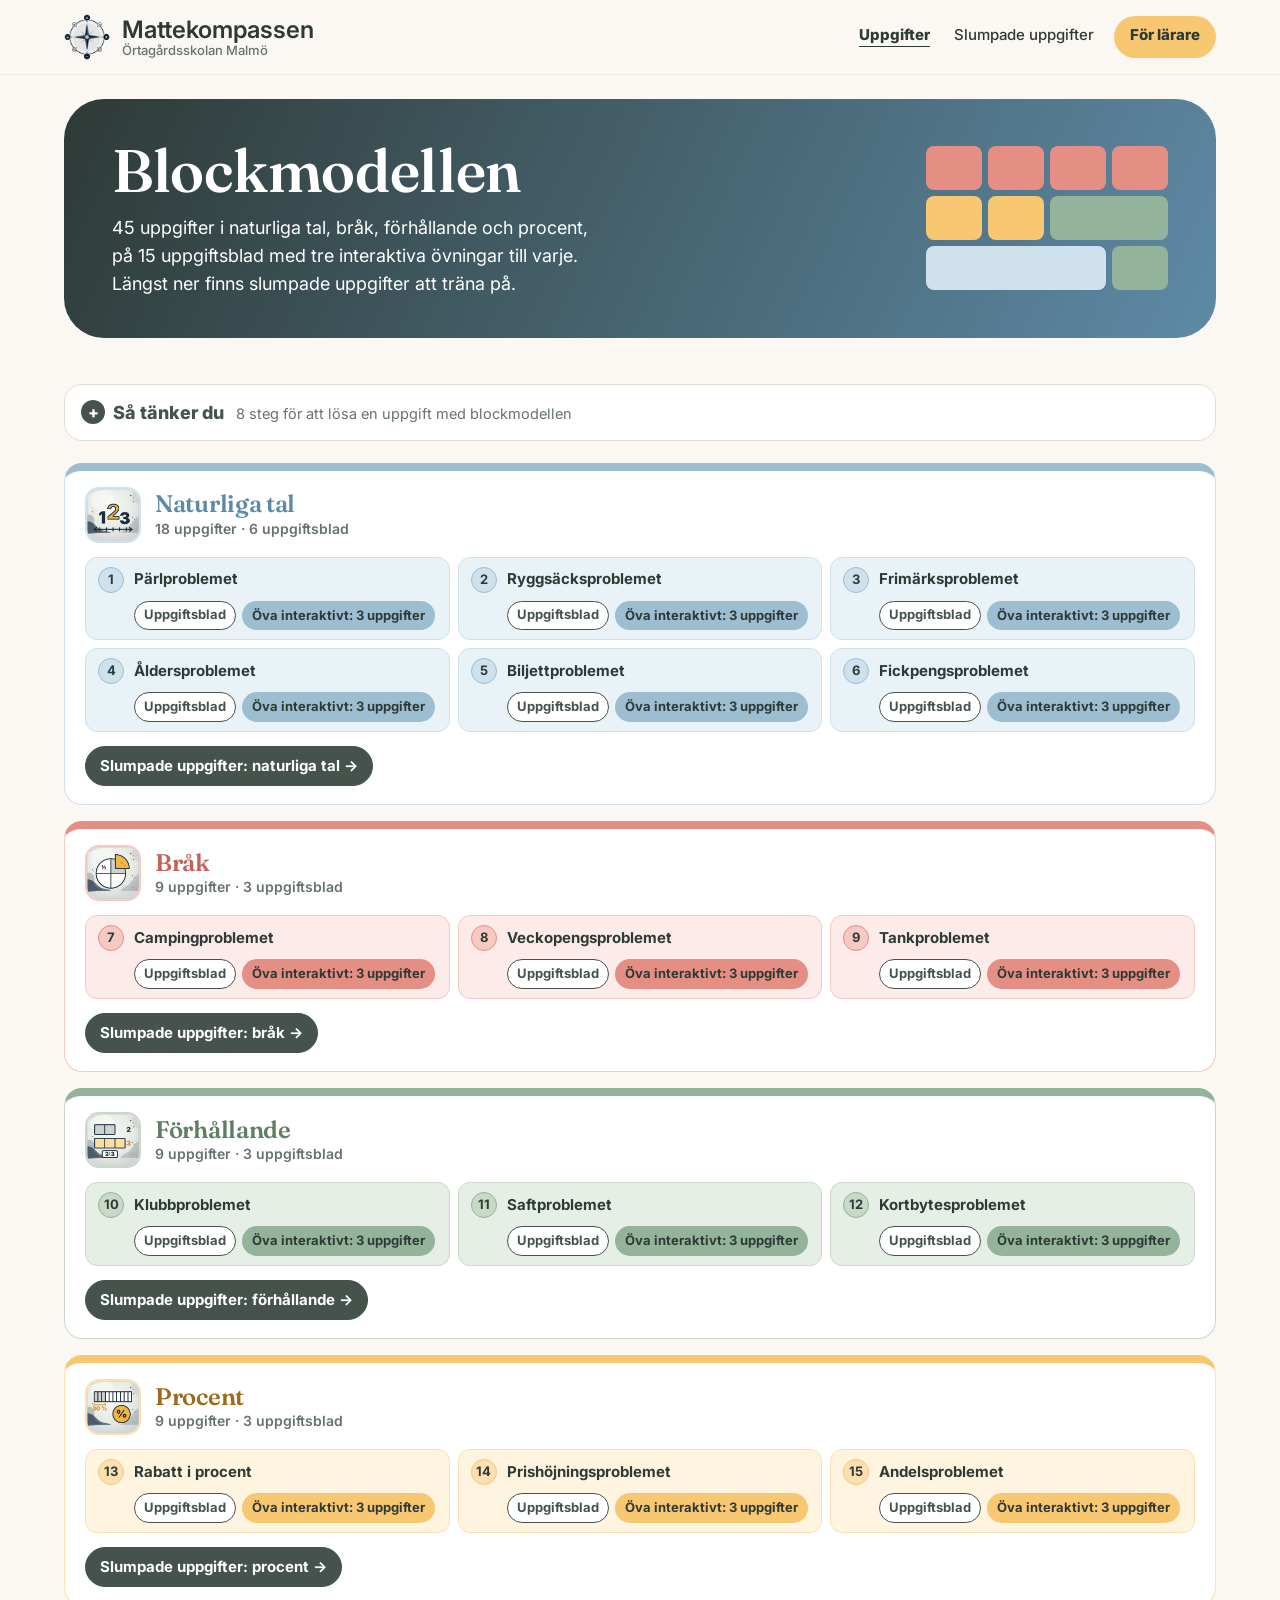
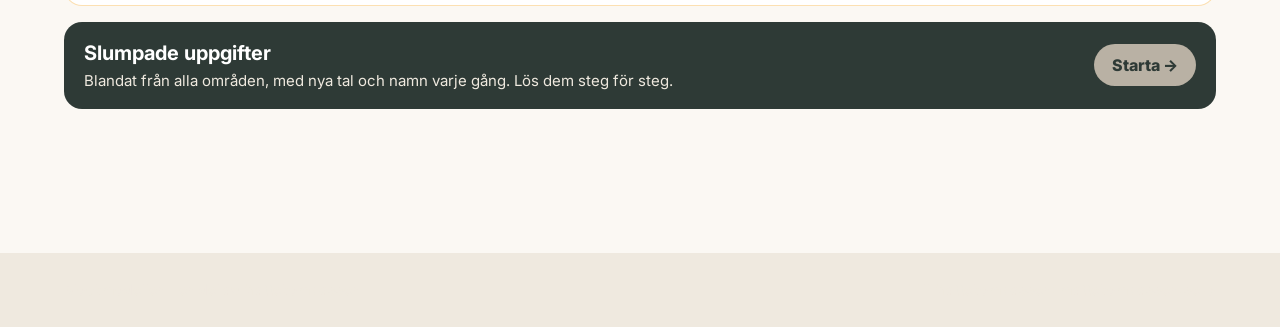
==== commit a540e22e: "Startsidan: tre interaktiva övningar till varje uppgiftsblad Co-Authored-By: Claude Opus 5.5 <norepl" ====
--- a/index.html
+++ b/index.html
@@ -11,7 +11,7 @@
 <header><div class="wrap"><a class="logo" href="index.html" aria-label="Mattekompassen, Örtagårdsskolan Malmö"><img src="bilder/kompass.png?v=202611231630" alt="" style="width:46px;height:46px"><span>Mattekompassen<small>Örtagårdsskolan Malmö</small></span></a>
 <div class="hoger"><nav aria-label="Huvudmeny"><a href="index.html" class="on">Uppgifter</a><a href="trana.html" class="">Slumpade uppgifter</a><a href="larare.html" class="bm-lararknapp">För lärare</a></nav></div></div></header>
 
-<style>section.panel.panel{background:linear-gradient(115deg,#EFE9DF,#E3DCD0)!important;box-shadow:inset 0 0 0 2px #B9B1A4!important}section.panel.panel h1{color:#2E3A36!important}section.panel.panel .etikett{color:#46534D!important}section.panel.panel .sti,section.panel.panel .sti a{color:#46534D!important}section.panel.panel p{color:#46534D!important}.kapblock,.ovkort,.np .infobox,.pi-intro div,.pi-info>div{background:linear-gradient(110deg,#FBF8F3,#EFE9DF)!important;border:2px solid #E3DCD0!important;box-shadow:none}.typ,.bg-ruta,.bt-ruta,.bm-steg li,.bm-valj a,.bm-del,.bm-tips li,.pi-omr button,.pisa .enhet,.np .ib4>div,.upg,.r6k,.r6steg div,.r6kap a:not(.forst),.ruta,.kq-lruta{background:#fff!important;border:1.5px solid #E3DCD0!important;border-top:6px solid #2E3A36!important}.kapblock h2,.kapblock h3:first-child,.r6sek,.r6k h3,.typ b,.bm-steg b{color:#46534D}.knapp{background:#46534D!important;color:#fff!important}</style><style>.panel{background:#EFE9DF!important;box-shadow:inset 0 0 0 2px #B9B1A4}.panel .sti,.panel .sti a{color:#66736C}.panel h1{color:var(--ink)}.panel p{color:#46534D;max-width:none}</style><div class="wrap"><section class="panel" style="background:#EFE9DF"><div><h1>Blockmodellen</h1><p>45 uppgifter i naturliga tal, bråk, förhållande och procent,<br class="bryt"> på 15 uppgiftsblad med en interaktiv övning till varje.<br class="bryt"> Längst ner finns slumpade uppgifter att träna på.</p></div><div class="blockrad" aria-hidden="true"><i></i><i></i><i></i><i></i><i></i><i></i><i></i><i></i><i></i><i></i><i></i><i></i><i></i><i></i><i></i><i></i><i></i><i></i><i></i><i></i><i></i><i></i><i></i><i></i></div></section></div><style>
+<style>section.panel.panel{background:linear-gradient(115deg,#EFE9DF,#E3DCD0)!important;box-shadow:inset 0 0 0 2px #B9B1A4!important}section.panel.panel h1{color:#2E3A36!important}section.panel.panel .etikett{color:#46534D!important}section.panel.panel .sti,section.panel.panel .sti a{color:#46534D!important}section.panel.panel p{color:#46534D!important}.kapblock,.ovkort,.np .infobox,.pi-intro div,.pi-info>div{background:linear-gradient(110deg,#FBF8F3,#EFE9DF)!important;border:2px solid #E3DCD0!important;box-shadow:none}.typ,.bg-ruta,.bt-ruta,.bm-steg li,.bm-valj a,.bm-del,.bm-tips li,.pi-omr button,.pisa .enhet,.np .ib4>div,.upg,.r6k,.r6steg div,.r6kap a:not(.forst),.ruta,.kq-lruta{background:#fff!important;border:1.5px solid #E3DCD0!important;border-top:6px solid #2E3A36!important}.kapblock h2,.kapblock h3:first-child,.r6sek,.r6k h3,.typ b,.bm-steg b{color:#46534D}.knapp{background:#46534D!important;color:#fff!important}</style><style>.panel{background:#EFE9DF!important;box-shadow:inset 0 0 0 2px #B9B1A4}.panel .sti,.panel .sti a{color:#66736C}.panel h1{color:var(--ink)}.panel p{color:#46534D;max-width:none}</style><div class="wrap"><section class="panel" style="background:#EFE9DF"><div><h1>Blockmodellen</h1><p>45 uppgifter i naturliga tal, bråk, förhållande och procent,<br class="bryt"> på 15 uppgiftsblad med tre interaktiva övningar till varje.<br class="bryt"> Längst ner finns slumpade uppgifter att träna på.</p></div><div class="blockrad" aria-hidden="true"><i></i><i></i><i></i><i></i><i></i><i></i><i></i><i></i><i></i><i></i><i></i><i></i><i></i><i></i><i></i><i></i><i></i><i></i><i></i><i></i><i></i><i></i><i></i><i></i></div></section></div><style>
 .bm-steg{display:grid;grid-template-columns:repeat(4,minmax(0,1fr));gap:12px;margin:8px 0 12px;padding:0;list-style:none;counter-reset:s}
 .bm-steg li{background:#fff;border:1.5px solid #E3DCD0;border-radius:16px;padding:14px 16px;counter-increment:s;font-size:15px;color:#46534D}
 .bm-steg li::before{content:counter(s);display:flex;width:30px;height:30px;border-radius:50%;background:#EFE9DF;border:1.5px solid #B9B1A4;align-items:center;justify-content:center;font-weight:800;color:#2E3A36;margin-bottom:8px}
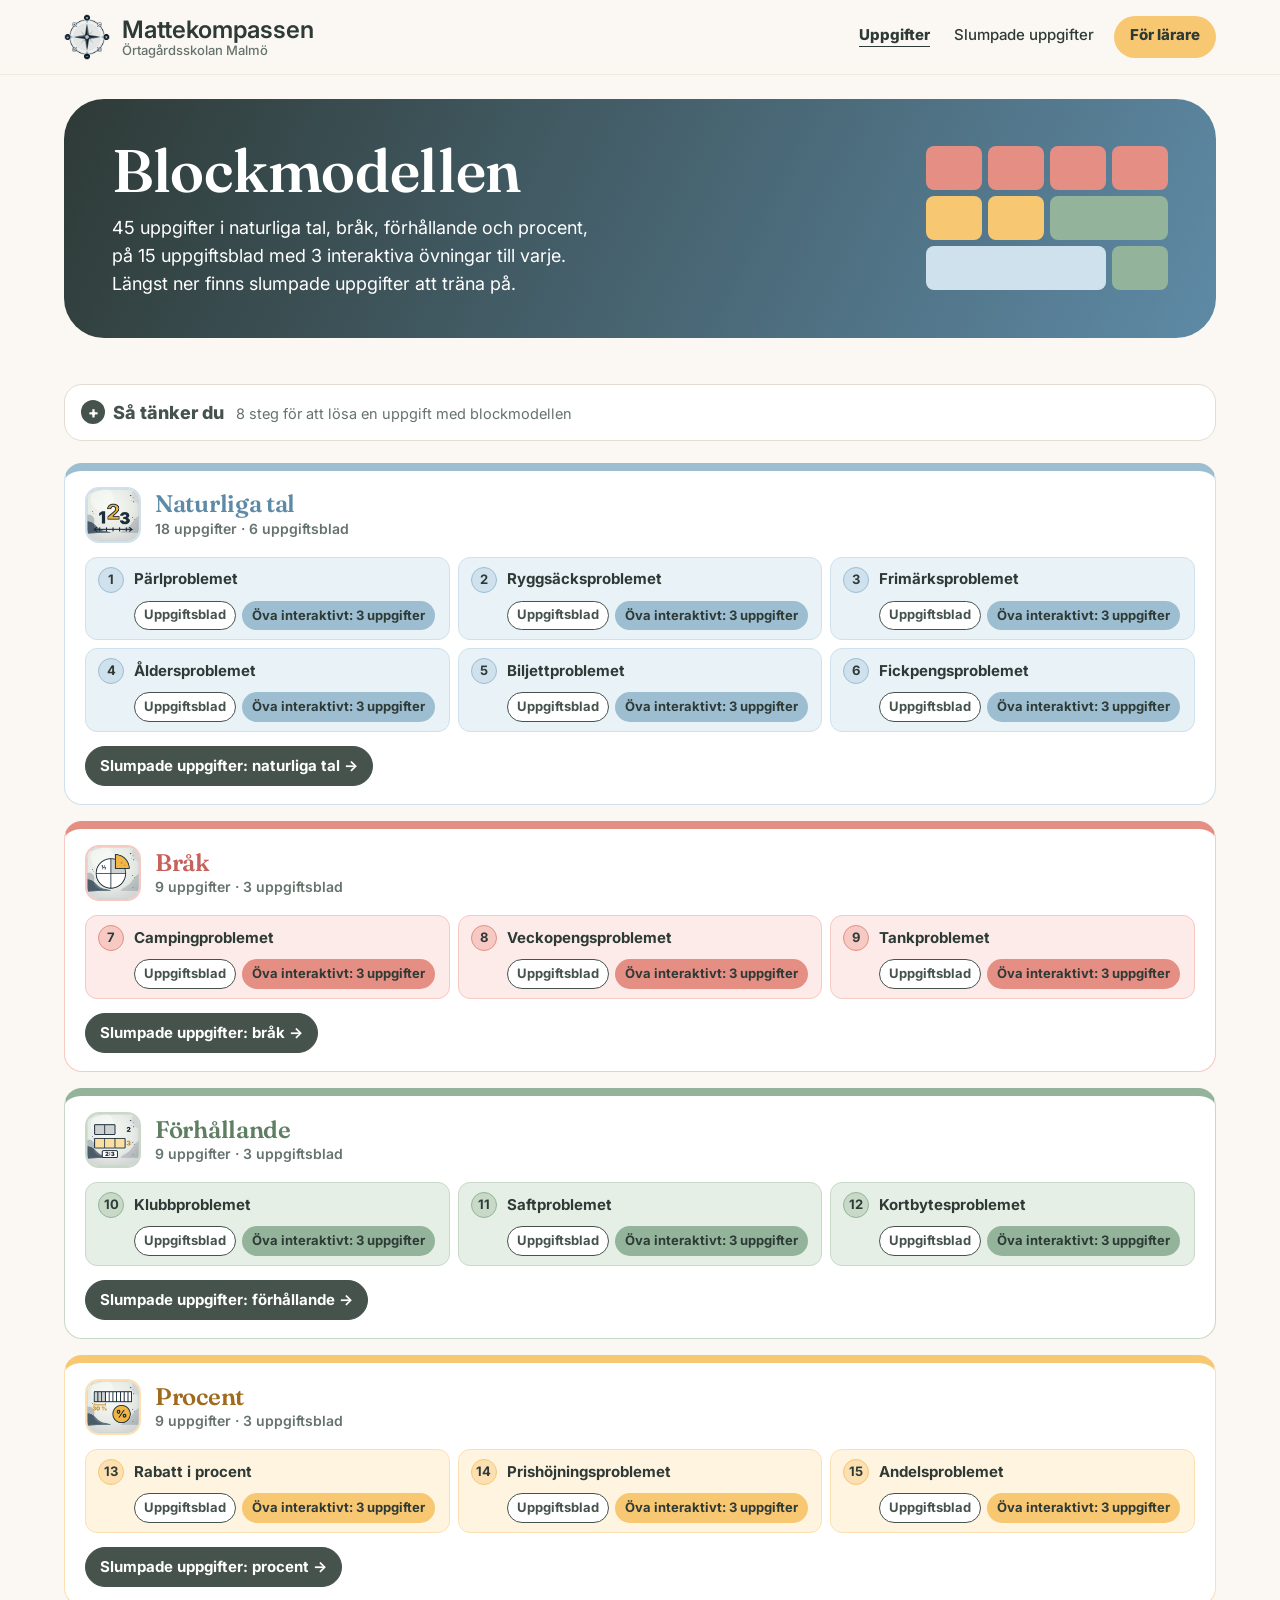
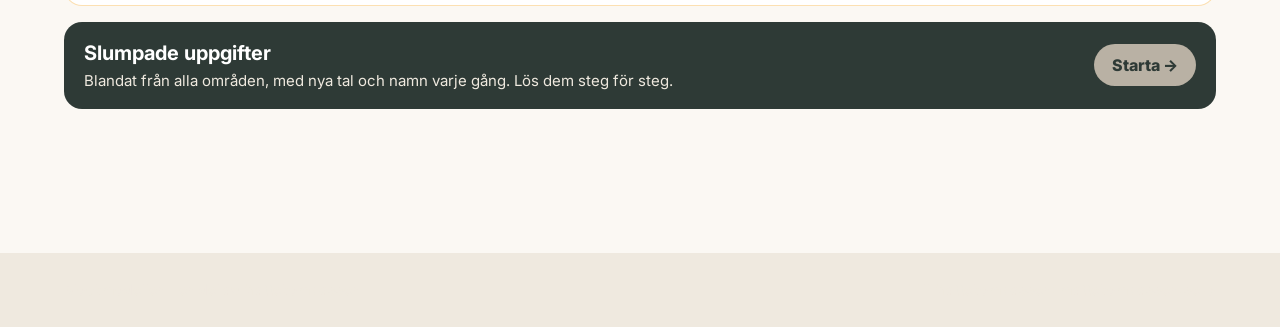
==== commit 27dad839: "Startsidan: siffror rakt igenom i rubrikrutan Co-Authored-By: Claude Opus 5.5 <noreply@anthropic.com" ====
--- a/index.html
+++ b/index.html
@@ -11,7 +11,7 @@
 <header><div class="wrap"><a class="logo" href="index.html" aria-label="Mattekompassen, Örtagårdsskolan Malmö"><img src="bilder/kompass.png?v=202611231630" alt="" style="width:46px;height:46px"><span>Mattekompassen<small>Örtagårdsskolan Malmö</small></span></a>
 <div class="hoger"><nav aria-label="Huvudmeny"><a href="index.html" class="on">Uppgifter</a><a href="trana.html" class="">Slumpade uppgifter</a><a href="larare.html" class="bm-lararknapp">För lärare</a></nav></div></div></header>
 
-<style>section.panel.panel{background:linear-gradient(115deg,#EFE9DF,#E3DCD0)!important;box-shadow:inset 0 0 0 2px #B9B1A4!important}section.panel.panel h1{color:#2E3A36!important}section.panel.panel .etikett{color:#46534D!important}section.panel.panel .sti,section.panel.panel .sti a{color:#46534D!important}section.panel.panel p{color:#46534D!important}.kapblock,.ovkort,.np .infobox,.pi-intro div,.pi-info>div{background:linear-gradient(110deg,#FBF8F3,#EFE9DF)!important;border:2px solid #E3DCD0!important;box-shadow:none}.typ,.bg-ruta,.bt-ruta,.bm-steg li,.bm-valj a,.bm-del,.bm-tips li,.pi-omr button,.pisa .enhet,.np .ib4>div,.upg,.r6k,.r6steg div,.r6kap a:not(.forst),.ruta,.kq-lruta{background:#fff!important;border:1.5px solid #E3DCD0!important;border-top:6px solid #2E3A36!important}.kapblock h2,.kapblock h3:first-child,.r6sek,.r6k h3,.typ b,.bm-steg b{color:#46534D}.knapp{background:#46534D!important;color:#fff!important}</style><style>.panel{background:#EFE9DF!important;box-shadow:inset 0 0 0 2px #B9B1A4}.panel .sti,.panel .sti a{color:#66736C}.panel h1{color:var(--ink)}.panel p{color:#46534D;max-width:none}</style><div class="wrap"><section class="panel" style="background:#EFE9DF"><div><h1>Blockmodellen</h1><p>45 uppgifter i naturliga tal, bråk, förhållande och procent,<br class="bryt"> på 15 uppgiftsblad med tre interaktiva övningar till varje.<br class="bryt"> Längst ner finns slumpade uppgifter att träna på.</p></div><div class="blockrad" aria-hidden="true"><i></i><i></i><i></i><i></i><i></i><i></i><i></i><i></i><i></i><i></i><i></i><i></i><i></i><i></i><i></i><i></i><i></i><i></i><i></i><i></i><i></i><i></i><i></i><i></i></div></section></div><style>
+<style>section.panel.panel{background:linear-gradient(115deg,#EFE9DF,#E3DCD0)!important;box-shadow:inset 0 0 0 2px #B9B1A4!important}section.panel.panel h1{color:#2E3A36!important}section.panel.panel .etikett{color:#46534D!important}section.panel.panel .sti,section.panel.panel .sti a{color:#46534D!important}section.panel.panel p{color:#46534D!important}.kapblock,.ovkort,.np .infobox,.pi-intro div,.pi-info>div{background:linear-gradient(110deg,#FBF8F3,#EFE9DF)!important;border:2px solid #E3DCD0!important;box-shadow:none}.typ,.bg-ruta,.bt-ruta,.bm-steg li,.bm-valj a,.bm-del,.bm-tips li,.pi-omr button,.pisa .enhet,.np .ib4>div,.upg,.r6k,.r6steg div,.r6kap a:not(.forst),.ruta,.kq-lruta{background:#fff!important;border:1.5px solid #E3DCD0!important;border-top:6px solid #2E3A36!important}.kapblock h2,.kapblock h3:first-child,.r6sek,.r6k h3,.typ b,.bm-steg b{color:#46534D}.knapp{background:#46534D!important;color:#fff!important}</style><style>.panel{background:#EFE9DF!important;box-shadow:inset 0 0 0 2px #B9B1A4}.panel .sti,.panel .sti a{color:#66736C}.panel h1{color:var(--ink)}.panel p{color:#46534D;max-width:none}</style><div class="wrap"><section class="panel" style="background:#EFE9DF"><div><h1>Blockmodellen</h1><p>45 uppgifter i naturliga tal, bråk, förhållande och procent,<br class="bryt"> på 15 uppgiftsblad med 3 interaktiva övningar till varje.<br class="bryt"> Längst ner finns slumpade uppgifter att träna på.</p></div><div class="blockrad" aria-hidden="true"><i></i><i></i><i></i><i></i><i></i><i></i><i></i><i></i><i></i><i></i><i></i><i></i><i></i><i></i><i></i><i></i><i></i><i></i><i></i><i></i><i></i><i></i><i></i><i></i></div></section></div><style>
 .bm-steg{display:grid;grid-template-columns:repeat(4,minmax(0,1fr));gap:12px;margin:8px 0 12px;padding:0;list-style:none;counter-reset:s}
 .bm-steg li{background:#fff;border:1.5px solid #E3DCD0;border-radius:16px;padding:14px 16px;counter-increment:s;font-size:15px;color:#46534D}
 .bm-steg li::before{content:counter(s);display:flex;width:30px;height:30px;border-radius:50%;background:#EFE9DF;border:1.5px solid #B9B1A4;align-items:center;justify-content:center;font-weight:800;color:#2E3A36;margin-bottom:8px}
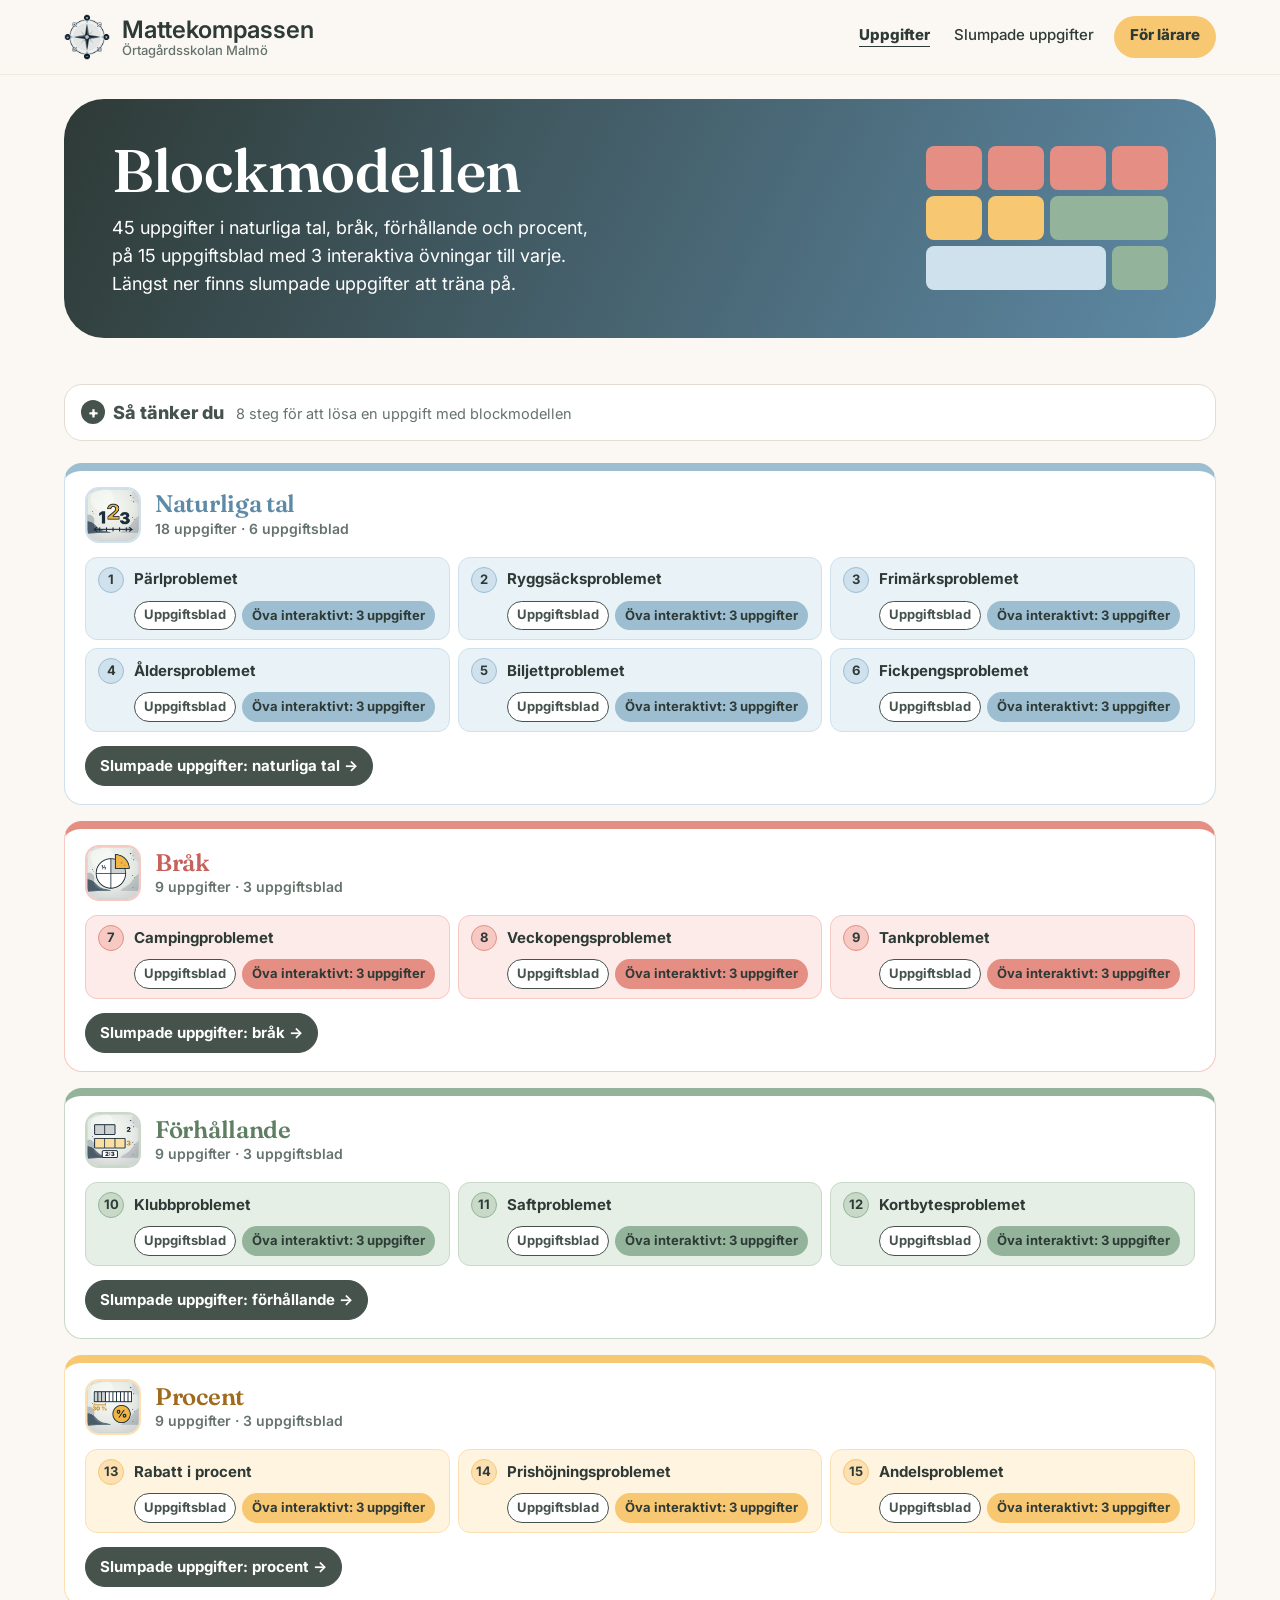
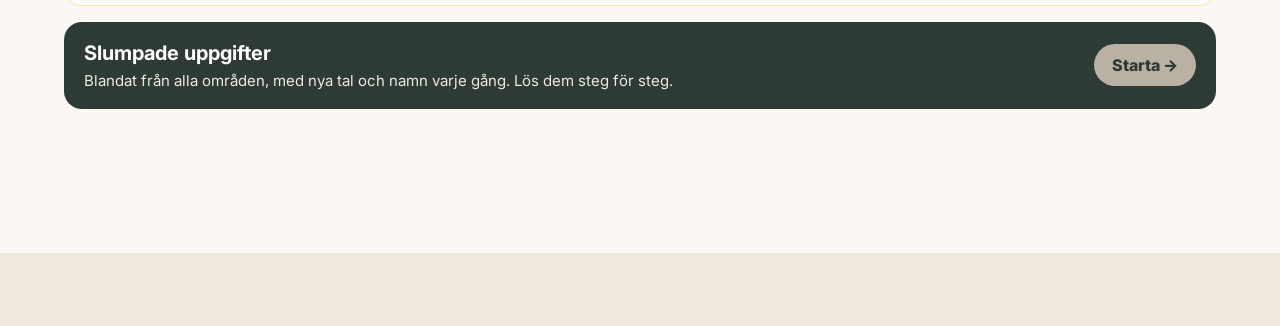
==== commit 025751a4: "Ta bort länken till Mattekompassen i sidfoten Co-Authored-By: Claude Opus 5.5 <noreply@anthropic.com" ====
--- a/index.html
+++ b/index.html
@@ -5,6 +5,9 @@
 <link rel="preconnect" href="https://fonts.googleapis.com"><link rel="preconnect" href="https://fonts.gstatic.com" crossorigin>
 <link href="https://fonts.googleapis.com/css2?family=Fraunces:opsz,wght@9..144,600;9..144,700&family=Inter:wght@400;500;600;700;800;900&display=swap" rel="stylesheet">
 <link rel="icon" href="bilder/logo.svg?v=202611231630" type="image/svg+xml">
+<link rel="apple-touch-icon" href="bilder/appikon/ikon-180.png">
+<link rel="manifest" href="manifest.webmanifest">
+<meta name="theme-color" content="#FBF8F3">
 <link rel="stylesheet" href="stil.css?v=202611231630">
 <style>:root{--ink:#46534D;--mid:#B9B1A4;--l:#E3DCD0;--vl:#FBF8F3;--w:#FBF8F3;--hi:#B9B1A4;--bg:#FBF8F3;--ram:#E3DCD0;--knapp:#46534D;--t:#FBF8F3;--tram:#E3DCD0}</style>
 <style>.logo .bmlogo{flex:none}nav a.on{font-weight:800;text-decoration:underline;text-underline-offset:6px}</style><style>nav a.bm-lararknapp{background:#F8C772;color:#2E3A36;font-weight:800;border-radius:999px;padding:7px 16px;text-decoration:none;margin-left:6px}nav a.bm-lararknapp:hover{background:#F2B54F}</style><style>.bm-gg>div>b{flex-wrap:wrap}.bm-gg>div>b a{white-space:nowrap}</style></head><body>
@@ -62,5 +65,5 @@
 .bm-ov a:hover{background:#DDD5C8}.bm-ov a.slump{background:#2E3A36;border-color:#2E3A36;color:#fff}.bm-ov a.slump:hover{background:#46534D}
 @media (max-width:900px){.bm-gg{grid-template-columns:1fr 1fr}}@media (max-width:600px){.bm-gg{grid-template-columns:1fr}.bm-omr{padding:14px 14px 16px}.bm-omr-h img{width:48px;height:48px;border-radius:12px}.bm-omr-h h2{font-size:21px}}
 </style><details class="bm-tank"><summary><span>Så tänker du</span><small>8 steg för att lösa en uppgift med blockmodellen</small></summary><ol class="bm-steg"><li><b>Läs hela uppgiften</b>Vem eller vad handlar uppgiften om?</li><li><b>Rita blocket</b>Ett block för det hela, eller för den som har minst. Rita de andra utifrån det.</li><li><b>Läs en gång till</b>Skriv in det du vet: talen och delarna som står i texten.</li><li><b>Vad söker vi?</b>Skriv ett ? där svaret ska stå.</li><li><b>Hur delar vi blocket?</b>Dela i lika stora delar. Är bråket eller procenten svår att visa? Dela i mindre delar.</li><li><b>Är det något som stör?</b>En liten extra del, en rabatt eller något som flyttas. Ta bort det och ändra talet.</li><li><b>Hur mycket är en del?</b>Dela talet du vet med antalet delar. Räkna sedan ut det du söker.</li><li><b>Svara och kontrollera</b>Svara med en hel mening. Är svaret rimligt?</li></ol></details><div id="blandade"><section class="bm-omr" id="tal"><div class="bm-omr-h"><img src="bilder/bm-tal.png?v=202611231630" alt=""><div><h2>Naturliga tal</h2><small>18 uppgifter · 6 uppgiftsblad</small></div></div><div class="bm-gg"><div><span>1</span><em>Pärlproblemet</em><b><a class="pdf" href="pdf/blandade-02.pdf" target="_blank" rel="noopener">Uppgiftsblad</a><a class="ova" href="ova.html?l=2">Öva interaktivt: 3 uppgifter</a></b></div><div><span>2</span><em>Ryggsäcksproblemet</em><b><a class="pdf" href="pdf/blandade-04.pdf" target="_blank" rel="noopener">Uppgiftsblad</a><a class="ova" href="ova.html?l=4">Öva interaktivt: 3 uppgifter</a></b></div><div><span>3</span><em>Frimärksproblemet</em><b><a class="pdf" href="pdf/blandade-06.pdf" target="_blank" rel="noopener">Uppgiftsblad</a><a class="ova" href="ova.html?l=6">Öva interaktivt: 3 uppgifter</a></b></div><div><span>4</span><em>Åldersproblemet</em><b><a class="pdf" href="pdf/blandade-07.pdf" target="_blank" rel="noopener">Uppgiftsblad</a><a class="ova" href="ova.html?l=7">Öva interaktivt: 3 uppgifter</a></b></div><div><span>5</span><em>Biljettproblemet</em><b><a class="pdf" href="pdf/blandade-08.pdf" target="_blank" rel="noopener">Uppgiftsblad</a><a class="ova" href="ova.html?l=8">Öva interaktivt: 3 uppgifter</a></b></div><div><span>6</span><em>Fickpengsproblemet</em><b><a class="pdf" href="pdf/blandade-11.pdf" target="_blank" rel="noopener">Uppgiftsblad</a><a class="ova" href="ova.html?l=11">Öva interaktivt: 3 uppgifter</a></b></div></div><div class="bm-ov"><a class="slump" href="trana.html?omr=nat">Slumpade uppgifter: naturliga tal →</a></div></section><section class="bm-omr" id="brak"><div class="bm-omr-h"><img src="bilder/bm-brak.png?v=202611231630" alt=""><div><h2>Bråk</h2><small>9 uppgifter · 3 uppgiftsblad</small></div></div><div class="bm-gg"><div><span>7</span><em>Campingproblemet</em><b><a class="pdf" href="pdf/blandade-01.pdf" target="_blank" rel="noopener">Uppgiftsblad</a><a class="ova" href="ova.html?l=1">Öva interaktivt: 3 uppgifter</a></b></div><div><span>8</span><em>Veckopengsproblemet</em><b><a class="pdf" href="pdf/blandade-05.pdf" target="_blank" rel="noopener">Uppgiftsblad</a><a class="ova" href="ova.html?l=5">Öva interaktivt: 3 uppgifter</a></b></div><div><span>9</span><em>Tankproblemet</em><b><a class="pdf" href="pdf/blandade-12.pdf" target="_blank" rel="noopener">Uppgiftsblad</a><a class="ova" href="ova.html?l=12">Öva interaktivt: 3 uppgifter</a></b></div></div><div class="bm-ov"><a class="slump" href="trana.html?omr=brak">Slumpade uppgifter: bråk →</a></div></section><section class="bm-omr" id="forhallande"><div class="bm-omr-h"><img src="bilder/bm-forh.png?v=202611231630" alt=""><div><h2>Förhållande</h2><small>9 uppgifter · 3 uppgiftsblad</small></div></div><div class="bm-gg"><div><span>10</span><em>Klubbproblemet</em><b><a class="pdf" href="pdf/blandade-09.pdf" target="_blank" rel="noopener">Uppgiftsblad</a><a class="ova" href="ova.html?l=9">Öva interaktivt: 3 uppgifter</a></b></div><div><span>11</span><em>Saftproblemet</em><b><a class="pdf" href="pdf/blandade-13.pdf" target="_blank" rel="noopener">Uppgiftsblad</a><a class="ova" href="ova.html?l=13">Öva interaktivt: 3 uppgifter</a></b></div><div><span>12</span><em>Kortbytesproblemet</em><b><a class="pdf" href="pdf/blandade-14.pdf" target="_blank" rel="noopener">Uppgiftsblad</a><a class="ova" href="ova.html?l=14">Öva interaktivt: 3 uppgifter</a></b></div></div><div class="bm-ov"><a class="slump" href="trana.html?omr=forh">Slumpade uppgifter: förhållande →</a></div></section><section class="bm-omr" id="procent"><div class="bm-omr-h"><img src="bilder/bm-procent.png?v=202611231630" alt=""><div><h2>Procent</h2><small>9 uppgifter · 3 uppgiftsblad</small></div></div><div class="bm-gg"><div><span>13</span><em>Rabatt i procent</em><b><a class="pdf" href="pdf/blandade-03.pdf" target="_blank" rel="noopener">Uppgiftsblad</a><a class="ova" href="ova.html?l=3">Öva interaktivt: 3 uppgifter</a></b></div><div><span>14</span><em>Prishöjningsproblemet</em><b><a class="pdf" href="pdf/blandade-10.pdf" target="_blank" rel="noopener">Uppgiftsblad</a><a class="ova" href="ova.html?l=10">Öva interaktivt: 3 uppgifter</a></b></div><div><span>15</span><em>Andelsproblemet</em><b><a class="pdf" href="pdf/blandade-15.pdf" target="_blank" rel="noopener">Uppgiftsblad</a><a class="ova" href="ova.html?l=15">Öva interaktivt: 3 uppgifter</a></b></div></div><div class="bm-ov"><a class="slump" href="trana.html?omr=proc">Slumpade uppgifter: procent →</a></div></section></div><a class="bm-slump" href="trana.html"><span class="bm-slump-t"><b>Slumpade uppgifter</b><small>Blandat från alla områden, med nya tal och namn varje gång. Lös dem steg för steg.</small></span><em>Starta →</em></a></div></section></main><style>.m6h i.eik{width:60px!important;height:60px!important}.bm-valj i.eik{width:58px!important;height:58px!important}.bm-del>i.eik{width:64px!important;height:64px!important}</style>
-<footer><div class="wrap"><b>Blockmodellen – en del av Mattekompassen</b><span><a href="https://mattekompassen.se" style="color:inherit;font-weight:700">Till Mattekompassen: mattekompassen.se →</a></span></div></footer>
+<footer><div class="wrap"><b>Blockmodellen – en del av Mattekompassen</b></div></footer>
 </body></html>
